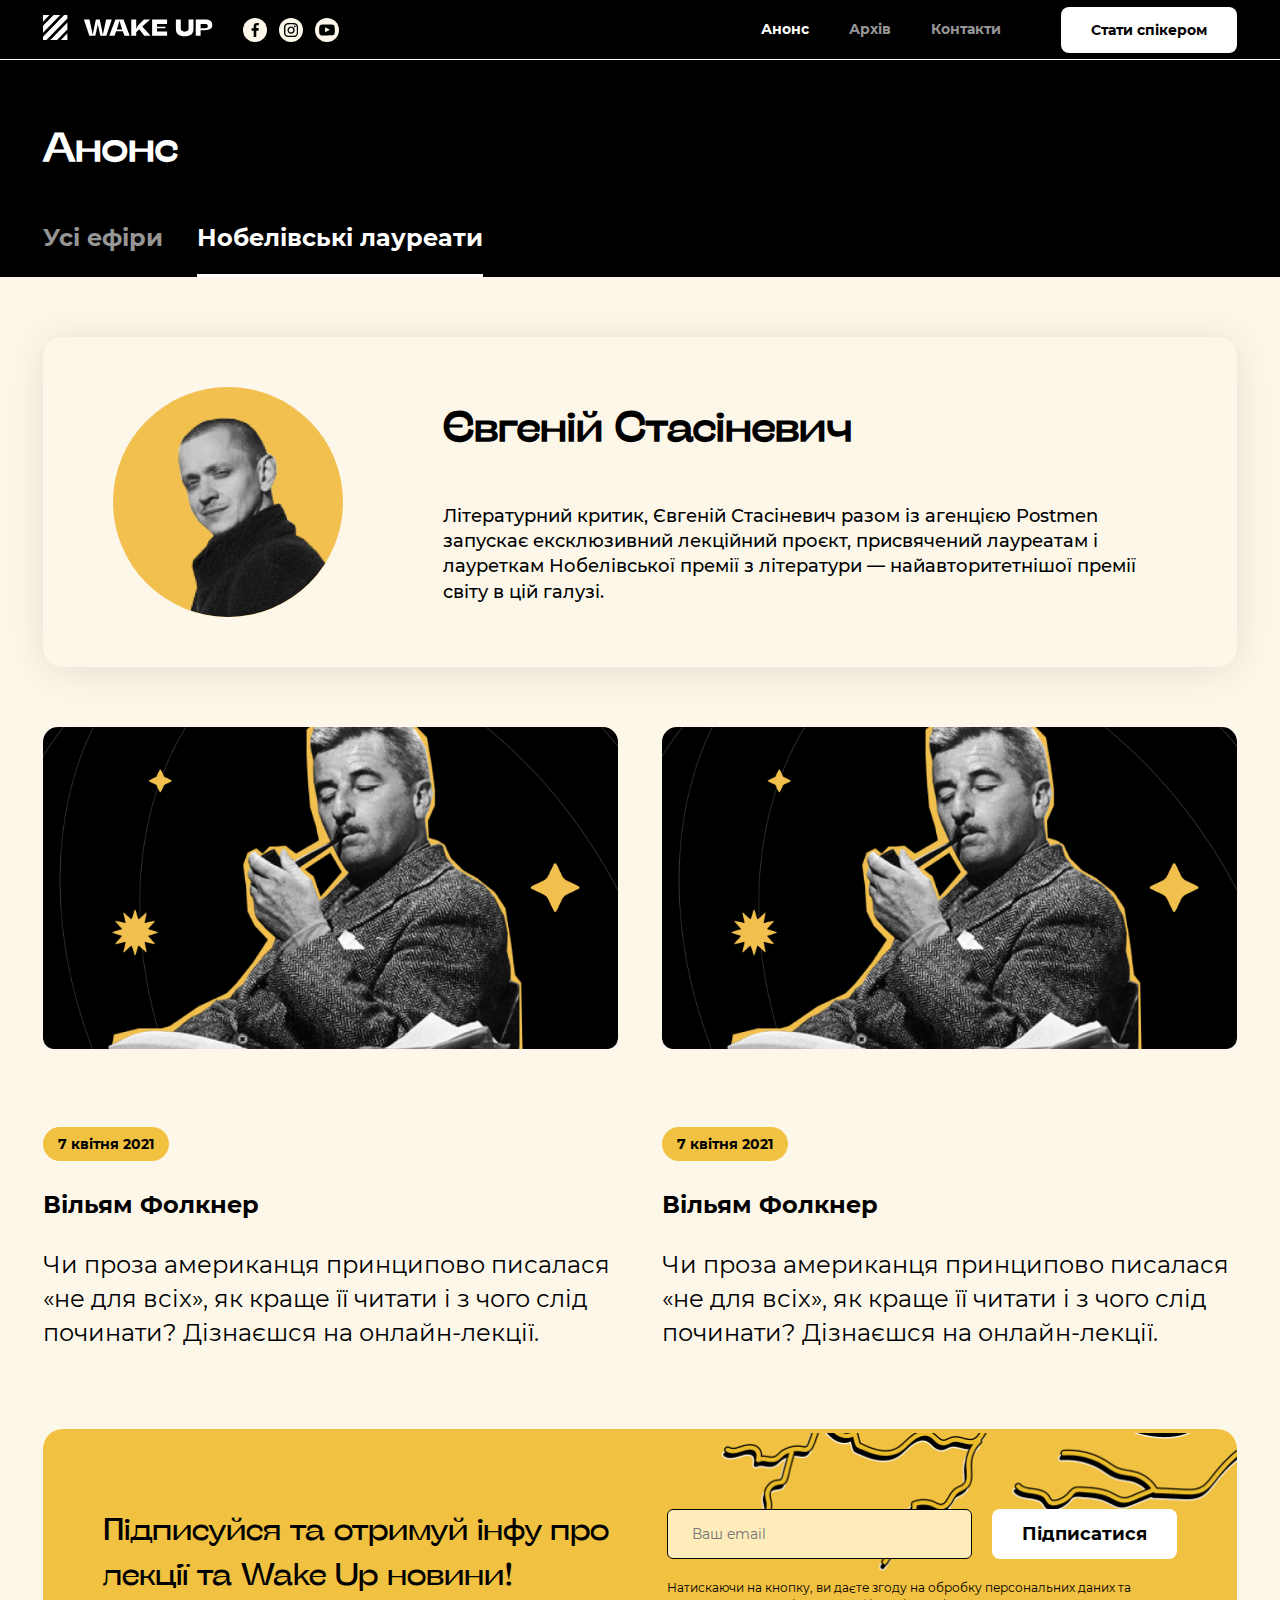
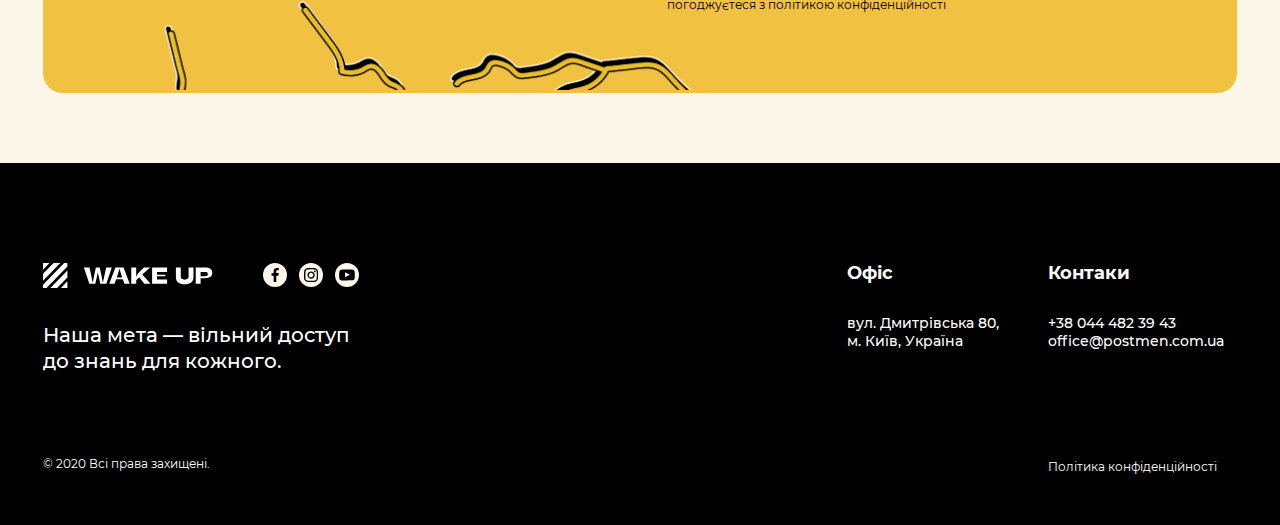
==== announcement.html @ 2863bb9a "old version" ====
<!DOCTYPE html>
<html lang="uk">
<head>
    <meta charset="UTF-8">
    <title>Wake Up</title>
    <meta name="viewport" content="width=device-width, initial-scale=1">
    <link rel="icon" type="image/x-icon" href="images/favicon.svg">
    <link rel="stylesheet" type="text/css" href="style/styles.css">
</head>
<body>

<header class="header">
    <div class="container u-height-100">
        <div class="row u-height-100">
            <div class="col-6 d-flex u-height-100 align-items-center">
                <a href="index.html" class="brand-name">
                    <img src="images/logo.svg" alt="Logo">
                </a>
                <div class="social d-xl-flex d-none">
                    <a href="" class="social_link">
                        <svg width="8" height="14" viewBox="0 0 8 14" fill="none" xmlns="http://www.w3.org/2000/svg">
                            <path fill-rule="evenodd" clip-rule="evenodd" d="M6.33481 2.33935H7.81367V0.0717564C7.58064 0.0717564 7.33864 0.0179791 7.09664 5.34113e-05H5.76118C5.08882 -0.00378772 4.43161 0.199636 3.87899 0.582638C3.57296 0.80424 3.31453 1.08501 3.11901 1.40832C2.92348 1.73163 2.79484 2.0909 2.74071 2.46483C2.69017 2.78509 2.6632 3.10862 2.66004 3.43282V5.14472H0.5V7.66328H2.65108V14H5.27719V7.65431H7.41931L7.75093 5.11783H5.25926V3.32527C5.30408 2.58135 5.74326 2.35728 6.33481 2.33935Z" fill="white"/>
                        </svg>
                    </a>
                    <a href="" class="social_link">
                        <svg width="14" height="14" viewBox="0 0 14 14" fill="none" xmlns="http://www.w3.org/2000/svg">
                            <path d="M3.72717 0H10.4258C10.5747 0.0744292 10.7979 0.0744291 10.9468 0.148858C11.6 0.254722 12.2108 0.540668 12.7104 0.97456C13.21 1.40845 13.5787 1.97309 13.7751 2.60502C13.885 2.96918 13.9598 3.34304 13.9984 3.72146V10.2712C13.892 11.1013 13.5855 11.8931 13.1053 12.5785C12.6933 13.0559 12.1768 13.4318 11.5959 13.677C11.015 13.9223 10.3854 14.0303 9.75594 13.9927H4.17375C3.17755 14.041 2.19806 13.7234 1.41987 13.0995C0.946647 12.6907 0.573204 12.179 0.328099 11.6037C0.082994 11.0283 -0.02728 10.4045 0.00571072 9.78V4.56995C-0.00658486 4.19626 0.0183477 3.82227 0.0801399 3.45352C0.155298 2.69046 0.469041 1.9705 0.976781 1.39595C1.48452 0.821402 2.16043 0.421494 2.90845 0.253059L3.72717 0ZM1.41987 7.07077V9.97351C1.38813 10.3432 1.43758 10.7153 1.56476 11.0638C1.69193 11.4123 1.89375 11.7288 2.15609 11.9912C2.41843 12.2535 2.73494 12.4553 3.08347 12.5825C3.43199 12.7097 3.8041 12.7591 4.17375 12.7274C6.10891 12.8018 8.04406 12.8018 9.97922 12.7274C11.6911 12.7274 12.6587 11.6854 12.7331 9.97351C12.8075 8.03835 12.8075 6.1032 12.7331 4.16804C12.7524 3.80131 12.6944 3.43463 12.5628 3.09178C12.4312 2.74893 12.229 2.43756 11.9694 2.17789C11.7097 1.91822 11.3983 1.71604 11.0555 1.58447C10.7126 1.4529 10.3459 1.39487 9.97922 1.41416C8.04406 1.33973 6.10891 1.33973 4.17375 1.41416C3.8041 1.38242 3.43199 1.43187 3.08347 1.55905C2.73494 1.68622 2.41843 1.88804 2.15609 2.15038C1.89375 2.41272 1.69193 2.72923 1.56476 3.07776C1.43758 3.42628 1.38813 3.79839 1.41987 4.16804V7.07077Z" fill="white"/>
                            <path d="M3.45898 7.10016C3.46095 6.13351 3.84582 5.20701 4.52935 4.52349C5.21287 3.83996 6.13937 3.45509 7.10601 3.45312C8.0673 3.47217 8.98392 3.86252 9.66379 4.54238C10.3437 5.22225 10.734 6.13887 10.753 7.10016C10.7511 8.0668 10.3662 8.9933 9.68268 9.67682C8.99916 10.3603 8.07266 10.7452 7.10601 10.7472C6.14473 10.7281 5.22811 10.3378 4.54824 9.65793C3.86838 8.97806 3.47803 8.06144 3.45898 7.10016ZM7.10601 4.79285C6.65395 4.7855 6.20998 4.9133 5.83102 5.15989C5.45206 5.40647 5.15535 5.7606 4.97894 6.17689C4.80253 6.59318 4.75444 7.05266 4.84085 7.49646C4.92725 7.94025 5.1442 8.34814 5.4639 8.66784C5.78361 8.98754 6.19149 9.20449 6.63528 9.29089C7.07908 9.3773 7.53856 9.32921 7.95485 9.1528C8.37114 8.97639 8.72527 8.67969 8.97185 8.30072C9.21844 7.92176 9.34624 7.47779 9.33889 7.02573C9.33889 6.43353 9.10364 5.86559 8.6849 5.44684C8.26615 5.0281 7.69821 4.79285 7.10601 4.79285Z" fill="white"/>
                            <path d="M9.93461 3.30457C9.93046 3.18616 9.95071 3.06816 9.99413 2.95792C10.0375 2.84768 10.1032 2.74755 10.187 2.66377C10.2707 2.57999 10.3709 2.51435 10.4811 2.47093C10.5914 2.42752 10.7094 2.40726 10.8278 2.41142C11.0595 2.42709 11.2777 2.52623 11.4419 2.69045C11.6061 2.85467 11.7052 3.07285 11.7209 3.30457C11.7209 3.54145 11.6268 3.76863 11.4593 3.93612C11.2918 4.10362 11.0646 4.19772 10.8278 4.19772C10.5909 4.19772 10.3637 4.10362 10.1962 3.93612C10.0287 3.76863 9.93461 3.54145 9.93461 3.30457Z" fill="white"/>
                        </svg>
                    </a>
                    <a href="" class="social_link">
                        <svg width="16" height="12" viewBox="0 0 16 12" fill="none" xmlns="http://www.w3.org/2000/svg">
                            <path fill-rule="evenodd" clip-rule="evenodd" d="M1.75881 11.1748C1.47894 11.09 1.22357 10.9391 1.01426 10.7349C0.804945 10.5306 0.647835 10.279 0.556183 10.0013C0.0324556 8.56591 -0.122723 2.57215 0.885936 1.38891C1.22164 1.004 1.6956 0.767014 2.20495 0.729402C4.91088 0.438442 13.2711 0.477237 14.2313 0.826389C14.5013 0.914002 14.7481 1.0616 14.953 1.25811C15.1579 1.45463 15.3157 1.69497 15.4145 1.96113C15.9867 3.44502 16.0061 8.83747 15.3369 10.2632C15.1594 10.6343 14.8622 10.9349 14.4931 11.1167C13.4845 11.621 3.09723 11.6113 1.75881 11.1748ZM6.05532 8.36224L10.9046 5.84059L6.05532 3.29954V8.36224Z" fill="white"/>
                        </svg>
                    </a>
                </div>
            </div>
            <div class="col-6 d-flex justify-content-end u-height-100 align-items-center">
                <nav class="header-navigation d-xl-flex d-none">
                    <a class="header-navigation_link is-active" href="announcement.html">Анонс</a>
                    <a class="header-navigation_link" href="archive.html">Архів</a>
                    <a class="header-navigation_link" href="contacts.html">Контакти</a>
                </nav>
                <button type="button" class="burger-button d-xl-none">
                    <span></span>
                    <span></span>
                    <span></span>
                </button>

                <button class="header-button button is-light is-small" type="button">Стати спікером </button>
            </div>
        </div>
    </div>


    <div class="burger">
        <div class="burger-menu">
            <nav class="burger-nav">
                <a class="burger-nav-item" href="">Про проєкт</a>
                <a class="burger-nav-item" href="announcement.html">Анонс</a>
                <a class="burger-nav-item" href="archive.html">Архів</a>
                <a class="burger-nav-item" href="contacts.html">Контакти</a>
            </nav>
            <div class="social">
                <a href="" class="social_link"><img src="images/facebook.svg" alt="facebook icon"></a>
                <a href="" class="social_link"><img src="images/instagram.svg" alt="instagram icon"></a>
                <a href="" class="social_link"><img src="images/youtube.svg" alt="youtube icon"></a>
            </div>
        </div>
    </div>

</header>

<div class="after-header ">
    <div class="container container-title">
        <h1 class="u-h1 container-title-h1">Анонс</h1>
        <div class="tabs">
            <button class="tab-link" onclick="openTab(event, 'ethers')">Усі ефіри</button>
            <button class="tab-link is-active" onclick="openTab(event, 'laureates')">Нобелівські лауреати</button>
        </div>
    </div>
</div>

<main>
    <div id="ethers" class="tab-content ">
        <section class="container">
            <div class="card-container is-big">
                <a  href="lecture.html" class="card">
                    <div class="card_image">
                        <img class="u-img-fluid" src="images/card-img.jpg" alt="card image">
                    </div>
                    <div class="card_time">
                        7 квітня 2021
                    </div>
                    <div class="card_title">
                        Яніна Соколова: Карантин — це можливість?
                    </div>
                </a>

                <a href="lecture.html" class="card">
                    <div class="card_image">
                        <img class="u-img-fluid" src="images/card-img.jpg" alt="card image">
                    </div>
                    <div class="card_time">
                        7 квітня 2021
                    </div>
                    <div class="card_title">
                        Яніна Соколова: Карантин — це можливість?
                    </div>
                </a>
            </div>
        </section>
    </div>

    <div id="laureates" class="tab-content is-active">
        <div class="container">
            <div class="container-laureate">
                <div class="container-laureate_image">
                    <img src="images/laureate.png" alt="laureate">
                </div>
                <h2 class="u-h1 u-font-family-stinger container-laureate_info_title">Євгеній Стасіневич</h2>
                <p class="container-laureate_info_p">Літературний критик, Євгеній Стасіневич разом із агенцією Postmen запускає ексклюзивний
                    лекційний проєкт, присвячений лауреатам і лауреткам Нобелівської премії з літератури —
                    найавторитетнішої премії світу в цій галузі.</p>
            </div>
        </div>

        <section class="container">
            <div class="card-container is-big">
                <div class="card">
                    <a href="lecture.html" class="card_image">
                        <img class="u-img-fluid" src="images/card-announcement.jpg" alt="card image">
                    </a>
                    <div class="card_label label is-accent">
                        7 квітня 2021
                    </div>
                    <a href="lecture.html" class="card_title">
                        Вільям Фолкнер
                    </a>
                    <div class="card_text">
                        Чи проза американця принципово писалася «не для всіх», як краще її читати і з чого
                        слід починати? Дізнаєшся на онлайн-лекції.
                    </div>
                </div>
                <div class="card">
                    <a href="lecture.html" class="card_image">
                        <img class="u-img-fluid" src="images/card-announcement.jpg" alt="card image">
                    </a>
                    <div class="card_label label is-accent">
                        7 квітня 2021
                    </div>
                    <a href="lecture.html" class="card_title">
                        Вільям Фолкнер
                    </a>
                    <div class="card_text">
                        Чи проза американця принципово писалася «не для всіх», як краще її читати і з чого
                        слід починати? Дізнаєшся на онлайн-лекції.
                    </div>
                </div>
            </div>
        </section>
    </div>



    <section class="container">
        <div class="subscribe-section">
            <div class="subscribe-title u-h2">
                Підписуйся та отримуй інфу про лекції та Wake Up новини!
            </div>
            <form class="subscribe-form subscribe-form-step-one is-active" action="">
                <input class="form-control" type="email" placeholder="Ваш email">
                <button class="button is-on-dark-bg" type="submit" onclick="subscribeForm()">Підписатися</button>
                <p class="subscribe-form_text">Натискаючи на кнопку, ви даєте згоду на обробку персональних даних
                    та погоджуєтеся з політикою конфіденційності</p>
            </form>
            <div class="subscribe-form-step-two">
                <div class="subscribe-form-circle-approve">
                    <img src="images/check.svg" alt="check mark">
                </div>
                Дякую. Підписка оформлена
            </div>
        </div>
    </section>

</main>

<footer class="footer">
    <div class="container">
        <div class="row">
            <div class="col-xl-8 col-lg-6 col-md-4 col-12">
                <div class="d-flex justify-content-between justify-content-lg-start">
                    <a href="index.html" class="brand-name">
                        <img src="images/logo.svg" alt="Logo">
                    </a>
                    <div class="social d-flex d-md-none d-lg-flex">
                        <a href="" class="social_link">
                            <svg width="8" height="14" viewBox="0 0 8 14" fill="none" xmlns="http://www.w3.org/2000/svg">
                                <path fill-rule="evenodd" clip-rule="evenodd" d="M6.33481 2.33935H7.81367V0.0717564C7.58064 0.0717564 7.33864 0.0179791 7.09664 5.34113e-05H5.76118C5.08882 -0.00378772 4.43161 0.199636 3.87899 0.582638C3.57296 0.80424 3.31453 1.08501 3.11901 1.40832C2.92348 1.73163 2.79484 2.0909 2.74071 2.46483C2.69017 2.78509 2.6632 3.10862 2.66004 3.43282V5.14472H0.5V7.66328H2.65108V14H5.27719V7.65431H7.41931L7.75093 5.11783H5.25926V3.32527C5.30408 2.58135 5.74326 2.35728 6.33481 2.33935Z" fill="white"/>
                            </svg>
                        </a>
                        <a href="" class="social_link">
                            <svg width="14" height="14" viewBox="0 0 14 14" fill="none" xmlns="http://www.w3.org/2000/svg">
                                <path d="M3.72717 0H10.4258C10.5747 0.0744292 10.7979 0.0744291 10.9468 0.148858C11.6 0.254722 12.2108 0.540668 12.7104 0.97456C13.21 1.40845 13.5787 1.97309 13.7751 2.60502C13.885 2.96918 13.9598 3.34304 13.9984 3.72146V10.2712C13.892 11.1013 13.5855 11.8931 13.1053 12.5785C12.6933 13.0559 12.1768 13.4318 11.5959 13.677C11.015 13.9223 10.3854 14.0303 9.75594 13.9927H4.17375C3.17755 14.041 2.19806 13.7234 1.41987 13.0995C0.946647 12.6907 0.573204 12.179 0.328099 11.6037C0.082994 11.0283 -0.02728 10.4045 0.00571072 9.78V4.56995C-0.00658486 4.19626 0.0183477 3.82227 0.0801399 3.45352C0.155298 2.69046 0.469041 1.9705 0.976781 1.39595C1.48452 0.821402 2.16043 0.421494 2.90845 0.253059L3.72717 0ZM1.41987 7.07077V9.97351C1.38813 10.3432 1.43758 10.7153 1.56476 11.0638C1.69193 11.4123 1.89375 11.7288 2.15609 11.9912C2.41843 12.2535 2.73494 12.4553 3.08347 12.5825C3.43199 12.7097 3.8041 12.7591 4.17375 12.7274C6.10891 12.8018 8.04406 12.8018 9.97922 12.7274C11.6911 12.7274 12.6587 11.6854 12.7331 9.97351C12.8075 8.03835 12.8075 6.1032 12.7331 4.16804C12.7524 3.80131 12.6944 3.43463 12.5628 3.09178C12.4312 2.74893 12.229 2.43756 11.9694 2.17789C11.7097 1.91822 11.3983 1.71604 11.0555 1.58447C10.7126 1.4529 10.3459 1.39487 9.97922 1.41416C8.04406 1.33973 6.10891 1.33973 4.17375 1.41416C3.8041 1.38242 3.43199 1.43187 3.08347 1.55905C2.73494 1.68622 2.41843 1.88804 2.15609 2.15038C1.89375 2.41272 1.69193 2.72923 1.56476 3.07776C1.43758 3.42628 1.38813 3.79839 1.41987 4.16804V7.07077Z" fill="white"/>
                                <path d="M3.45898 7.10016C3.46095 6.13351 3.84582 5.20701 4.52935 4.52349C5.21287 3.83996 6.13937 3.45509 7.10601 3.45312C8.0673 3.47217 8.98392 3.86252 9.66379 4.54238C10.3437 5.22225 10.734 6.13887 10.753 7.10016C10.7511 8.0668 10.3662 8.9933 9.68268 9.67682C8.99916 10.3603 8.07266 10.7452 7.10601 10.7472C6.14473 10.7281 5.22811 10.3378 4.54824 9.65793C3.86838 8.97806 3.47803 8.06144 3.45898 7.10016ZM7.10601 4.79285C6.65395 4.7855 6.20998 4.9133 5.83102 5.15989C5.45206 5.40647 5.15535 5.7606 4.97894 6.17689C4.80253 6.59318 4.75444 7.05266 4.84085 7.49646C4.92725 7.94025 5.1442 8.34814 5.4639 8.66784C5.78361 8.98754 6.19149 9.20449 6.63528 9.29089C7.07908 9.3773 7.53856 9.32921 7.95485 9.1528C8.37114 8.97639 8.72527 8.67969 8.97185 8.30072C9.21844 7.92176 9.34624 7.47779 9.33889 7.02573C9.33889 6.43353 9.10364 5.86559 8.6849 5.44684C8.26615 5.0281 7.69821 4.79285 7.10601 4.79285Z" fill="white"/>
                                <path d="M9.93461 3.30457C9.93046 3.18616 9.95071 3.06816 9.99413 2.95792C10.0375 2.84768 10.1032 2.74755 10.187 2.66377C10.2707 2.57999 10.3709 2.51435 10.4811 2.47093C10.5914 2.42752 10.7094 2.40726 10.8278 2.41142C11.0595 2.42709 11.2777 2.52623 11.4419 2.69045C11.6061 2.85467 11.7052 3.07285 11.7209 3.30457C11.7209 3.54145 11.6268 3.76863 11.4593 3.93612C11.2918 4.10362 11.0646 4.19772 10.8278 4.19772C10.5909 4.19772 10.3637 4.10362 10.1962 3.93612C10.0287 3.76863 9.93461 3.54145 9.93461 3.30457Z" fill="white"/>
                            </svg>
                        </a>
                        <a href="" class="social_link">
                            <svg width="16" height="12" viewBox="0 0 16 12" fill="none" xmlns="http://www.w3.org/2000/svg">
                                <path fill-rule="evenodd" clip-rule="evenodd" d="M1.75881 11.1748C1.47894 11.09 1.22357 10.9391 1.01426 10.7349C0.804945 10.5306 0.647835 10.279 0.556183 10.0013C0.0324556 8.56591 -0.122723 2.57215 0.885936 1.38891C1.22164 1.004 1.6956 0.767014 2.20495 0.729402C4.91088 0.438442 13.2711 0.477237 14.2313 0.826389C14.5013 0.914002 14.7481 1.0616 14.953 1.25811C15.1579 1.45463 15.3157 1.69497 15.4145 1.96113C15.9867 3.44502 16.0061 8.83747 15.3369 10.2632C15.1594 10.6343 14.8622 10.9349 14.4931 11.1167C13.4845 11.621 3.09723 11.6113 1.75881 11.1748ZM6.05532 8.36224L10.9046 5.84059L6.05532 3.29954V8.36224Z" fill="white"/>
                            </svg>
                        </a>
                    </div>
                </div>
                <div class="footer-tagline">Наша мета — вільний доступ <br> до знань для кожного.</div>
            </div>
            <div class="col-xl-2 col-lg-3 col-md-4 col-6">
                <div class="footer-title">Офіс</div>
                <div class="footer-info">вул. Дмитрівська 80, <br> м. Київ, Україна</div>
            </div>
            <div class="col-xl-2 col-lg-3 col-md-4 col-6">
                <div class="footer-title">Контаки</div>
                <div class="footer-info">
                    <a class="footer-link" href="tel:+380444823943">+38 044 482 39 43</a> <br>
                    <a class="footer-link" href="mailto:office@postmen.com.ua">office@postmen.com.ua</a>
                </div>
            </div>
        </div>

        <div class="row footer-copytext">
            <div class="social  col-md-4 d-none d-md-flex d-lg-none">
                <a href="" class="social_link">
                    <svg width="8" height="14" viewBox="0 0 8 14" fill="none" xmlns="http://www.w3.org/2000/svg">
                        <path fill-rule="evenodd" clip-rule="evenodd" d="M6.33481 2.33935H7.81367V0.0717564C7.58064 0.0717564 7.33864 0.0179791 7.09664 5.34113e-05H5.76118C5.08882 -0.00378772 4.43161 0.199636 3.87899 0.582638C3.57296 0.80424 3.31453 1.08501 3.11901 1.40832C2.92348 1.73163 2.79484 2.0909 2.74071 2.46483C2.69017 2.78509 2.6632 3.10862 2.66004 3.43282V5.14472H0.5V7.66328H2.65108V14H5.27719V7.65431H7.41931L7.75093 5.11783H5.25926V3.32527C5.30408 2.58135 5.74326 2.35728 6.33481 2.33935Z" fill="white"/>
                    </svg>
                </a>
                <a href="" class="social_link">
                    <svg width="14" height="14" viewBox="0 0 14 14" fill="none" xmlns="http://www.w3.org/2000/svg">
                        <path d="M3.72717 0H10.4258C10.5747 0.0744292 10.7979 0.0744291 10.9468 0.148858C11.6 0.254722 12.2108 0.540668 12.7104 0.97456C13.21 1.40845 13.5787 1.97309 13.7751 2.60502C13.885 2.96918 13.9598 3.34304 13.9984 3.72146V10.2712C13.892 11.1013 13.5855 11.8931 13.1053 12.5785C12.6933 13.0559 12.1768 13.4318 11.5959 13.677C11.015 13.9223 10.3854 14.0303 9.75594 13.9927H4.17375C3.17755 14.041 2.19806 13.7234 1.41987 13.0995C0.946647 12.6907 0.573204 12.179 0.328099 11.6037C0.082994 11.0283 -0.02728 10.4045 0.00571072 9.78V4.56995C-0.00658486 4.19626 0.0183477 3.82227 0.0801399 3.45352C0.155298 2.69046 0.469041 1.9705 0.976781 1.39595C1.48452 0.821402 2.16043 0.421494 2.90845 0.253059L3.72717 0ZM1.41987 7.07077V9.97351C1.38813 10.3432 1.43758 10.7153 1.56476 11.0638C1.69193 11.4123 1.89375 11.7288 2.15609 11.9912C2.41843 12.2535 2.73494 12.4553 3.08347 12.5825C3.43199 12.7097 3.8041 12.7591 4.17375 12.7274C6.10891 12.8018 8.04406 12.8018 9.97922 12.7274C11.6911 12.7274 12.6587 11.6854 12.7331 9.97351C12.8075 8.03835 12.8075 6.1032 12.7331 4.16804C12.7524 3.80131 12.6944 3.43463 12.5628 3.09178C12.4312 2.74893 12.229 2.43756 11.9694 2.17789C11.7097 1.91822 11.3983 1.71604 11.0555 1.58447C10.7126 1.4529 10.3459 1.39487 9.97922 1.41416C8.04406 1.33973 6.10891 1.33973 4.17375 1.41416C3.8041 1.38242 3.43199 1.43187 3.08347 1.55905C2.73494 1.68622 2.41843 1.88804 2.15609 2.15038C1.89375 2.41272 1.69193 2.72923 1.56476 3.07776C1.43758 3.42628 1.38813 3.79839 1.41987 4.16804V7.07077Z" fill="white"/>
                        <path d="M3.45898 7.10016C3.46095 6.13351 3.84582 5.20701 4.52935 4.52349C5.21287 3.83996 6.13937 3.45509 7.10601 3.45312C8.0673 3.47217 8.98392 3.86252 9.66379 4.54238C10.3437 5.22225 10.734 6.13887 10.753 7.10016C10.7511 8.0668 10.3662 8.9933 9.68268 9.67682C8.99916 10.3603 8.07266 10.7452 7.10601 10.7472C6.14473 10.7281 5.22811 10.3378 4.54824 9.65793C3.86838 8.97806 3.47803 8.06144 3.45898 7.10016ZM7.10601 4.79285C6.65395 4.7855 6.20998 4.9133 5.83102 5.15989C5.45206 5.40647 5.15535 5.7606 4.97894 6.17689C4.80253 6.59318 4.75444 7.05266 4.84085 7.49646C4.92725 7.94025 5.1442 8.34814 5.4639 8.66784C5.78361 8.98754 6.19149 9.20449 6.63528 9.29089C7.07908 9.3773 7.53856 9.32921 7.95485 9.1528C8.37114 8.97639 8.72527 8.67969 8.97185 8.30072C9.21844 7.92176 9.34624 7.47779 9.33889 7.02573C9.33889 6.43353 9.10364 5.86559 8.6849 5.44684C8.26615 5.0281 7.69821 4.79285 7.10601 4.79285Z" fill="white"/>
                        <path d="M9.93461 3.30457C9.93046 3.18616 9.95071 3.06816 9.99413 2.95792C10.0375 2.84768 10.1032 2.74755 10.187 2.66377C10.2707 2.57999 10.3709 2.51435 10.4811 2.47093C10.5914 2.42752 10.7094 2.40726 10.8278 2.41142C11.0595 2.42709 11.2777 2.52623 11.4419 2.69045C11.6061 2.85467 11.7052 3.07285 11.7209 3.30457C11.7209 3.54145 11.6268 3.76863 11.4593 3.93612C11.2918 4.10362 11.0646 4.19772 10.8278 4.19772C10.5909 4.19772 10.3637 4.10362 10.1962 3.93612C10.0287 3.76863 9.93461 3.54145 9.93461 3.30457Z" fill="white"/>
                    </svg>
                </a>
                <a href="" class="social_link">
                    <svg width="16" height="12" viewBox="0 0 16 12" fill="none" xmlns="http://www.w3.org/2000/svg">
                        <path fill-rule="evenodd" clip-rule="evenodd" d="M1.75881 11.1748C1.47894 11.09 1.22357 10.9391 1.01426 10.7349C0.804945 10.5306 0.647835 10.279 0.556183 10.0013C0.0324556 8.56591 -0.122723 2.57215 0.885936 1.38891C1.22164 1.004 1.6956 0.767014 2.20495 0.729402C4.91088 0.438442 13.2711 0.477237 14.2313 0.826389C14.5013 0.914002 14.7481 1.0616 14.953 1.25811C15.1579 1.45463 15.3157 1.69497 15.4145 1.96113C15.9867 3.44502 16.0061 8.83747 15.3369 10.2632C15.1594 10.6343 14.8622 10.9349 14.4931 11.1167C13.4845 11.621 3.09723 11.6113 1.75881 11.1748ZM6.05532 8.36224L10.9046 5.84059L6.05532 3.29954V8.36224Z" fill="white"/>
                    </svg>
                </a>
            </div>
            <div class="col-xl-10 col-lg-9 col-md-4 col-12 u-font-size-smalled">© 2020 Всі права захищені.</div>
            <div class="col-xl-2 col-lg-3 col-md-4 col-12"><a class="footer-link u-font-size-smalled" href="privacy-policy.html">Політика конфіденційності</a></div>
        </div>
    </div>
</footer>


<div class="modal is-hidden">
    <div class="modal-container">
        <button class="close-modal"><img src="images/close.svg" alt="close icon"></button>
        <div class="step-one is-active">
            <h2 class="u-h2 title-main u-text-center">Стати спікером</h2>
            <form action="" class="modal-form">
                <input type="text" placeholder="Ім’я" class="modal-form-control">
                <input type="tel" placeholder="Телефон" class="modal-form-control">
                <input type="text" placeholder="Запропонуй тему" class="modal-form-control col-all">
                <input type="text" placeholder="Чому ця тема важлива" class="modal-form-control col-all">
                <textarea name="" id="" cols="30" rows="3" placeholder="Ща саме ти розкажеш" class="modal-form-control col-all"></textarea>
                <div class="modal-button-container u-text-center col-all">
                    <button class="modal-button button" onclick="stepForm()">Відправити</button>
                </div>
            </form>
        </div>
        <div class="step-two">
            <div class="circle-approve">
                <img src="images/check.svg" alt="check mark">
            </div>
            <h2 class="u-h1 u-font-family-stinger">Дякую</h2>
            <p class="u-h5">Ваш запит надіслано. <br>
                Найближчим часом з Вам зв'яжуться</p>
        </div>
    </div>

    <div class="overlay is-hidden"></div>
</div>

<script src="script/main.js" type="text/javascript" charset="utf-8"></script>

</body>
</html>
---- style/styles.css ----
@import "_normalize.css";
@import "_bootstrap-grid.css";
@import "slick/slick.css";
:root {
  --step: 8px;
  --base-color: #ffffff;
  --primal-color: #000000;
  --second-color: #737373;
  --neutral-color: #2C2C2C;
  --neutral-ligth-color: #959595;
  --accent-color: #F1C141;
  --neutral-accent-color: #FDF7EA;
  --transition-all: all 0.4s;
  --breakpoint-container-sm: 100%;
  --breakpoint-container-md: 708px;
  --breakpoint-container-lg: 944px;
  --breakpoint-container-xl: 1206px;
  --breakpoint-container-xxl: 1620px;
  --h1-font-size: 24px;
  --h2-font-size: 20px;
  --h3-font-size: 18px;
  --h4-font-size: 18px;
  --h5-font-size: 12px;
  --font-size: 14px;
  --font-size-small: 12px;
  --font-size-smalled: 12px;
  --header-height: 40px;
  --brand-name-width: 122px;
  --brand-name-margin-right: 10px;
  --social_link-size: 24px;
  --container-title-height: 140px;
  --burger-button-size: 20px;
  --card-container-gap: 40px;
  --card-container-big-gap: 40px;
}
@media (min-width: 768px) {
  :root {
    --h1-font-size: 35px;
    --h2-font-size: 30px;
    --h3-font-size: 18px;
    --h4-font-size: 24px;
    --h5-font-size: 14px;
    --font-size: 16px;
    --font-size-small: 14px;
    --font-size-smalled: 12px;
    --header-height: 60px;
    --brand-name-width: 138px;
    --brand-name-margin-right: 10px;
    --social_link-size: 24px;
    --container-title-height: 190px;
    --burger-button-size: 24px;
    --card-container-gap: 28px;
    --card-container-big-gap: 28px;
  }
}
@media (min-width: 992px) {
  :root {
    --h1-font-size: 35px;
    --h2-font-size: 30px;
    --h3-font-size: 24px;
    --h4-font-size: 24px;
    --h5-font-size: 18px;
    --font-size: 16px;
    --font-size-small: 14px;
    --font-size-smalled: 12px;
    --header-height: 60px;
    --brand-name-width: 170px;
    --brand-name-margin-right: 10px;
    --social_link-size: 24px;
    --container-title-height: 190px;
    --burger-button-size: 24px;
    --card-container-gap: 44px;
    --card-container-big-gap: 44px;
  }
}
@media (min-width: 1200px) {
  :root {
    --h1-font-size: 40px;
    --h2-font-size: 30px;
    --h3-font-size: 24px;
    --h4-font-size: 24px;
    --h5-font-size: 20px;
    --font-size: 16px;
    --font-size-small: 14px;
    --font-size-smalled: 12px;
    --header-height: 60px;
    --brand-name-width: 170px;
    --brand-name-margin-right: 30px;
    --social_link-size: 24px;
    --container-title-height: 218px;
    --card-container-gap: 37px;
    --card-container-big-gap: 44px;
  }
}
@media (min-width: 1400px) {
  :root {
    --h1-font-size: 55px;
    --h2-font-size: 36px;
    --h3-font-size: 30px;
    --h4-font-size: 28px;
    --h5-font-size: 24px;
    --font-size: 18px;
    --font-size-small: 16px;
    --font-size-smalled: 14px;
    --header-height: 81px;
    --brand-name-width: 208px;
    --brand-name-margin-right: 40px;
    --social_link-size: 28px;
    --container-title-height: 283px;
    --card-container-gap: 45px;
    --card-container-big-gap: 72px;
  }
}

@font-face {
  font-family: "Montserrat";
  src: url("../fonts/Montserrat-Bold.eot");
  src: local("Montserrat Bold"), local("Montserrat-Bold"), url("../fonts/Montserrat-Bold.eot?#iefix") format("embedded-opentype"), url("../fonts/Montserrat-Bold.woff") format("woff"), url("../fonts/Montserrat-Bold.ttf") format("truetype");
  font-weight: bold;
  font-style: normal;
}
@font-face {
  font-family: "Montserrat";
  src: url("../fonts/Montserrat-Regular.eot");
  src: local("Montserrat Regular"), local("Montserrat-Regular"), url("../fonts/Montserrat-Regular.eot?#iefix") format("embedded-opentype"), url("../fonts/Montserrat-Regular.woff") format("woff"), url("../fonts/Montserrat-Regular.ttf") format("truetype");
  font-weight: normal;
  font-style: normal;
}
@font-face {
  font-family: "Montserrat";
  src: url("../fonts/Montserrat-Medium.eot");
  src: local("Montserrat Medium"), local("Montserrat-Medium"), url("../fonts/Montserrat-Medium.eot?#iefix") format("embedded-opentype"), url("../fonts/Montserrat-Medium.woff") format("woff"), url("../fonts/Montserrat-Medium.ttf") format("truetype");
  font-weight: 500;
  font-style: normal;
}
@font-face {
  font-family: "Stinger Wide";
  src: url("../fonts/StingerWide-Regular.eot");
  src: local("Stinger Wide"), local("StingerWide-Regular"), url("../fonts/StingerWide-Regular.eot?#iefix") format("embedded-opentype"), url("../fonts/StingerWide-Regular.woff") format("woff"), url("../fonts/StingerWide-Regular.woff2") format("woff2"), url("../fonts/StingerWide-Regular.ttf") format("truetype");
  font-weight: 400;
  font-style: normal;
}
*, *::before, *::after {
  box-sizing: border-box;
}

html {
  font-size: var(--step);
  height: 100%;
}

body {
  font-size: var(--font-size);
  font-family: "Montserrat", Source Sans Pro, -apple-system, Segoe UI, Roboto, Helvetica Neue, Arial, sans-serif;
  background-color: var(--neutral-accent-color);
  color: var(--primal-color);
  position: relative;
}
body.is-no-scroll {
  overflow: hidden;
}

h1 {
  margin: 0;
}

h2 {
  margin: 0;
  line-height: 120%;
}

h3 {
  font-size: var(--h3-font-size);
  line-height: 120%;
  margin: 0;
}

p {
  font-size: var(--font-size);
  line-height: 140%;
}

a {
  color: var(--primal-color);
}

ul {
  list-style: none;
  margin: 0;
  padding: 0 0 0 22px;
}
ul li {
  position: relative;
}
ul li:before {
  content: "";
  background-image: url([data-uri]);
  background-repeat: no-repeat;
  background-size: 7px;
  width: 7px;
  height: 7px;
  display: block;
  position: absolute;
  left: -20px;
  top: 30%;
}
ul li + li {
  margin-top: 15px;
}
@media (min-width: 992px) {
  ul li:before {
    background-size: 9px;
    width: 9px;
    height: 9px;
  }
  ul li + li {
    margin-top: 15px;
  }
}
@media (min-width: 1400px) {
  ul li:before {
    background-size: 12px;
    width: 12px;
    height: 12px;
  }
  ul li + li {
    margin-top: 20px;
  }
}

.brand-name {
  width: var(--brand-name-width);
  margin-right: var(--brand-name-margin-right);
}
.brand-name img {
  max-width: 100%;
}

.social {
  display: flex;
}
.social .social_link {
  text-decoration: none;
  display: flex;
  justify-content: center;
  align-items: center;
  width: var(--social_link-size);
  height: var(--social_link-size);
  border-radius: 50%;
  background-color: var(--neutral-accent-color);
  transition: var(--transition-all);
}
.social .social_link svg path {
  fill: var(--primal-color);
}
.social .social_link + .social_link {
  margin-left: 12px;
}
.social .social_link:hover {
  background-color: #474747;
}

.header-navigation {
  display: flex;
  margin-right: 60px;
}
.header-navigation .header-navigation_link {
  color: var(--neutral-ligth-color);
  font-size: var(--font-size-small);
  font-weight: 700;
  text-decoration: none;
  transition: var(--transition-all);
}
.header-navigation .header-navigation_link + .header-navigation_link {
  margin-left: 40px;
}
.header-navigation .header-navigation_link.is-active, .header-navigation .header-navigation_link:hover {
  color: var(--base-color);
}
@media (min-width: 1400px) {
  .header-navigation {
    margin-right: 80px;
  }
  .header-navigation .header-navigation_link + .header-navigation_link {
    margin-left: 50px;
  }
}

.after-header {
  color: var(--base-color);
  background-color: var(--primal-color);
  margin-top: calc(var(--header-height) - 1px);
}

.container-title {
  height: var(--container-title-height);
  margin-bottom: 40px;
  display: flex;
  flex-direction: column;
  justify-content: space-between;
}
.container-title .container-title-h1 {
  margin: 0;
  padding-top: 40px;
  font-family: "Stinger Wide", Roboto, Helvetica Neue, Arial, sans-serif;
}
@media (min-width: 768px) {
  .container-title {
    margin-bottom: 60px;
  }
  .container-title .container-title-h1 {
    padding-top: 60px;
  }
}
@media (min-width: 1400px) {
  .container-title {
    margin-bottom: 100px;
  }
  .container-title .container-title-h1 {
    padding-top: 80px;
  }
}

.button {
  color: var(--primal-color);
  font-size: 14px;
  font-weight: 700;
  line-height: normal;
  text-align: center;
  text-decoration: none;
  display: inline-block;
  width: 100%;
  height: fit-content;
  padding: 14px 40px;
  border: none;
  border-radius: 8px;
  background-color: var(--accent-color);
  transition: var(--transition-all);
  cursor: pointer;
}
.button:hover, .button:active {
  background-color: #D8D8D8;
}
@media (min-width: 768px) {
  .button {
    width: max-content;
    font-size: 18px;
    padding: 12px 30px;
  }
}
@media (min-width: 992px) {
  .button {
    padding: 14px 30px;
  }
}
@media (min-width: 1400px) {
  .button {
    font-size: 22px;
    padding: 14px 40px;
  }
}
.button.is-grey {
  background: #EAEAEA;
  outline: 1px solid var(--base-color);
}
.button.is-grey:hover, .button.is-grey:active {
  color: var(--primal-color);
  background-color: #D8D8D8;
}
.button.is-dark {
  color: var(--base-color);
  background: var(--primal-color);
}
.button.is-dark:hover, .button.is-dark:active {
  background-color: #333333;
}
.button.is-light {
  color: var(--primal-color);
  background: var(--base-color);
}
.button.is-light:hover, .button.is-light:active {
  color: var(--base-color);
  background-color: #333333;
}
.button.is-on-dark-bg {
  color: var(--primal-color);
  background: var(--base-color);
}
.button.is-on-dark-bg:hover, .button.is-on-dark-bg:active {
  background-color: #F2C04E;
}
.button.is-small {
  font-size: var(--font-size-small);
}
.button.is-full-width {
  width: 100%;
}

.label {
  color: var(--base-color);
  font-size: var(--font-size-small);
  font-weight: 700;
  line-height: normal;
  text-decoration: none;
  display: inline-block;
  padding: 8px 15px;
  border-radius: 30px;
  outline: 1px solid var(--base-color);
}
.label.is-dark {
  outline: 1px solid var(--primal-color);
  color: var(--primal-color);
}
.label.is-accent {
  outline: none;
  color: var(--primal-color);
  background-color: var(--accent-color);
}
@media (min-width: 1400px) {
  .label {
    padding: 10px 20px;
  }
}

.card-container {
  max-width: 100%;
  grid-template-columns: repeat(1, 1fr);
  display: grid;
  gap: var(--card-container-gap);
}
.card-container.is-big {
  grid-template-columns: repeat(1, 1fr);
  gap: var(--card-container-big-gap);
}
@media (min-width: 768px) {
  .card-container {
    grid-template-columns: repeat(2, 1fr);
  }
  .card-container.is-big {
    grid-template-columns: repeat(2, 1fr);
  }
}
@media (min-width: 992px) {
  .card-container {
    grid-template-columns: repeat(2, 1fr);
  }
  .card-container.is-big {
    grid-template-columns: repeat(2, 1fr);
  }
}
@media (min-width: 1200px) {
  .card-container {
    grid-template-columns: repeat(3, 1fr);
  }
  .card-container.is-big {
    grid-template-columns: repeat(2, 1fr);
  }
}
@media (min-width: 1400px) {
  .card-container {
    grid-template-columns: repeat(3, 1fr);
  }
  .card-container.is-big {
    grid-template-columns: repeat(2, 1fr);
  }
}

.card {
  text-decoration: none;
}
.card .card_image {
  border-radius: 10px;
  overflow: hidden;
  display: block;
}
.card .card_image img {
  width: 100%;
  transition: var(--transition-all);
}
.card .card_time {
  font-weight: 500;
  font-size: var(--font-size-small);
  color: var(--second-color);
  margin-top: 16px;
  margin-bottom: 16px;
}
.card .card_label {
  margin: 15px 0 20px;
}
.card .card_title {
  font-weight: 700;
  font-size: var(--h3-font-size);
  transition: var(--transition-all);
  text-decoration: none;
  display: block;
}
.is-big .card .card_title {
  font-size: var(--h3-font-size);
}
.card .card_text {
  font-weight: 400;
  font-size: 14px;
  line-height: 140%;
  margin-top: 30px;
}
.card:hover .card_title {
  text-decoration: underline;
}
.card:hover .card_image img {
  transform: scale(1.1);
}
@media (min-width: 768px) {
  .card .card_label {
    margin: 20px 0 20px;
  }
  .card .card_text {
    font-size: 16px;
    margin-top: 20px;
  }
}
@media (min-width: 992px) {
  .card .card_text {
    font-size: 18px;
  }
}
@media (min-width: 1200px) {
  .card .card_image {
    border-radius: 15px;
  }
  .card .card_time {
    margin-top: 24px;
    margin-bottom: 22px;
  }
  .card .card_title {
    font-size: var(--h5-font-size);
  }
  .card .card_label {
    margin: 73px 0 30px;
  }
  .card .card_text {
    font-size: 24px;
    margin-top: 30px;
  }
  .card .is-big .card_title {
    font-size: var(--h3-font-size);
  }
}
@media (min-width: 1400px) {
  .card .card_image {
    border-radius: 15px;
  }
  .card .card_time {
    margin-top: 24px;
    margin-bottom: 22px;
  }
  .card .card_label {
    margin: 73px 0 30px;
  }
  .card .card_text {
    font-size: 24px;
    margin-top: 30px;
  }
}

.form-control {
  color: var(--base-color);
  width: 100%;
  height: 43px;
  background: #2C2C2C;
  border-radius: 6px;
  font-weight: 400;
  font-size: var(--font-size-small);
  border: none;
  padding: 13px 20px;
}
@media (min-width: 768px) {
  .form-control {
    height: 50px;
    padding: 9px 24px;
  }
}
@media (min-width: 1400px) {
  .form-control {
    height: 62px;
    padding: 15px 28px;
  }
}

.footer {
  background-color: var(--primal-color);
  color: var(--base-color);
  padding-top: 45px;
  padding-bottom: 40px;
  margin-top: 60px;
}

.footer-tagline {
  font-weight: 500;
  font-size: var(--h5-font-size);
  line-height: 130%;
  margin: 25px 0 40px;
}

.footer-title {
  font-weight: 700;
  font-size: 16px;
  margin-bottom: 15px;
}

.footer-info {
  font-weight: 500;
  font-size: var(--font-size-small);
  line-height: 130%;
}

.footer-link {
  color: var(--base-color);
  text-decoration: none;
}
.footer-link:hover {
  text-decoration: underline;
}

.footer-copytext {
  margin-top: 40px;
}
.footer-copytext div + div {
  margin-top: 13px;
}

@media (min-width: 768px) {
  .footer {
    padding-top: 80px;
    padding-bottom: 40px;
    margin-top: 80px;
  }

  .footer-tagline {
    margin: 30px 0 0;
  }

  .footer-title {
    font-size: 18px;
    margin-bottom: 30px;
  }

  .footer-copytext {
    margin-top: 90px;
  }
}
@media (min-width: 992px) {
  .footer {
    padding-top: 95px;
    padding-bottom: 50px;
    margin-top: 100px;
  }
  .footer .brand-name {
    margin-right: 50px;
  }

  .footer-copytext {
    margin-top: 70px;
  }
}
@media (min-width: 1200px) {
  .footer {
    padding-top: 100px;
    padding-bottom: 50px;
    margin-top: 70px;
  }

  .footer-tagline {
    margin: 30px 0 0;
  }

  .footer-title {
    font-size: 18px;
    margin-bottom: 30px;
  }

  .footer-copytext {
    margin-top: 70px;
  }
}
@media (min-width: 1400px) {
  .footer {
    padding-top: 120px;
    padding-bottom: 60px;
    margin-top: 120px;
  }

  .footer-tagline {
    margin: 30px 0 0;
  }

  .footer-title {
    font-size: 24px;
    margin-bottom: 35px;
  }

  .footer-copytext {
    margin-top: 72px;
  }
}
.footnote {
  padding: 20px 20px 40px;
  background: var(--accent-color);
  border-radius: 10px;
}
.footnote p {
  font-size: var(--h5-font-size);
  font-weight: 500;
  line-height: 140%;
}
.footnote .button {
  width: 100%;
  margin-top: 30px;
}
@media (min-width: 768px) {
  .footnote {
    display: grid;
    grid-template-columns: minmax(80px, 110px) minmax(80px, 110px) minmax(200px, 210px) 1fr 1fr;
    padding: 20px;
    gap: 20px;
  }
  .footnote h3 {
    font-size: 14px;
    line-height: 100%;
  }
  .footnote p {
    font-size: 12px;
    line-height: 140%;
  }
  .footnote .button {
    font-size: 14px;
    margin-top: 0;
    padding: 16px 20px;
    width: unset;
    place-self: center;
  }
}
@media (min-width: 992px) {
  .footnote {
    padding: 20px;
    gap: 40px;
  }
  .footnote h3 {
    font-size: 18px;
    line-height: 100%;
  }
  .footnote p {
    font-size: 14px;
  }
  .footnote .button {
    font-size: 18px;
    padding: 14px 30px;
  }
}
@media (min-width: 1200px) {
  .footnote {
    display: block;
    padding: 40px;
    border-radius: 20px;
  }
  .footnote h3 {
    font-size: var(--h3-font-size);
  }
  .footnote p {
    font-size: var(--h5-font-size);
  }
  .footnote .button {
    margin-top: 40px;
    width: 100%;
  }
}
@media (min-width: 1400px) {
  .footnote {
    padding: 60px 50px;
  }
}

.footnote_head {
  display: flex;
  justify-content: space-between;
}

.footnote_head_code {
  position: relative;
}
.footnote_head_code img {
  position: absolute;
  right: 0;
  top: 0;
  width: 90px;
  height: 90px;
  border-radius: 10px;
}
@media (min-width: 768px) {
  .footnote_head_code {
    display: none;
  }
  .footnote_head_code img {
    width: 50px;
    height: 50px;
    position: unset;
    place-self: center;
  }
}
@media (min-width: 992px) {
  .footnote_head_code img {
    width: 80px;
    height: 80px;
  }
}
@media (min-width: 1200px) {
  .footnote_head_code {
    display: block;
  }
  .footnote_head_code img {
    position: absolute;
  }
}
@media (min-width: 1400px) {
  .footnote_head_code img {
    width: 107px;
    height: 107px;
  }
}

.container-laureate {
  box-shadow: 0px 4px 40px rgba(0, 0, 0, 0.1);
  border-radius: 20px;
  padding: 30px 30px 40px;
  margin-bottom: 37px;
  display: grid;
  grid-template-columns: repeat(1, 1fr);
  gap: 30px;
  align-items: flex-start;
}
.container-laureate .container-laureate_image {
  width: 120px;
  height: 120px;
  background: #F2C04E;
  border-radius: 100%;
  overflow: hidden;
  flex-shrink: 0;
}
.container-laureate .container-laureate_image img {
  width: 100%;
}
.container-laureate .container-laureate_info_p {
  margin: 0;
  font-weight: 500;
  font-size: 14px;
  line-height: 140%;
}
@media (min-width: 768px) {
  .container-laureate {
    grid-template-columns: max-content 1fr;
    padding: 50px 60px;
    margin-bottom: 60px;
    gap: 40px 50px;
    align-items: center;
  }
  .container-laureate .container-laureate_image {
    width: 160px;
    height: 160px;
  }
  .container-laureate .container-laureate_info_p {
    grid-column: 1/3;
    font-size: 18px;
  }
}
@media (min-width: 992px) {
  .container-laureate {
    padding: 50px 60px 80px;
    margin-bottom: 60px;
    gap: 28px 60px;
  }
  .container-laureate .container-laureate_image {
    width: 200px;
    height: 200px;
    grid-row: 1/3;
  }
  .container-laureate .container-laureate_info_p {
    grid-column: 2/3;
    font-size: 18px;
  }
}
@media (min-width: 1200px) {
  .container-laureate {
    padding: 50px 70px;
    margin-bottom: 60px;
    gap: 20px 100px;
  }
  .container-laureate .container-laureate_image {
    width: 230px;
    height: 230px;
  }
}
@media (min-width: 1400px) {
  .container-laureate {
    padding: 80px 100px;
    margin-bottom: 100px;
    gap: 30px 150px;
  }
  .container-laureate .container-laureate_image {
    width: 300px;
    height: 300px;
    grid-row: 1/3;
  }
  .container-laureate .container-laureate_info_p {
    font-size: 24px;
    grid-column: 2/3;
  }
}

.tabs {
  white-space: nowrap;
  overflow: auto;
}

.tab-link {
  color: var(--neutral-ligth-color);
  font-weight: 700;
  font-size: var(--h4-font-size);
  background: none;
  border: none;
  outline: none;
  cursor: pointer;
  padding: 12px 0;
  transition: 0.3s;
}
.tab-link:hover {
  color: var(--base-color);
}
.tab-link.is-active {
  color: var(--base-color);
  border-bottom: 3px solid var(--base-color);
}
.tab-link + .tab-link {
  margin-left: 30px;
}
@media (min-width: 768px) {
  .tab-link {
    padding: 20px 0;
  }
  .tab-link .tab-link + .tab-link {
    margin-left: 50px;
  }
}
@media (min-width: 1200px) {
  .tab-link {
    padding: 22px 0;
  }
}
@media (min-width: 1400px) {
  .tab-link {
    padding: 25px 0;
  }
  .tab-link .tab-link + .tab-link {
    margin-left: 70px;
  }
}

.tab-content {
  display: none;
  border-top: none;
  animation: fadeEffect 1s;
}
.tab-content.is-active {
  display: block;
}

@keyframes fadeEffect {
  from {
    opacity: 0;
  }
  to {
    opacity: 1;
  }
}
.title-main.slider-title {
  max-width: 70%;
}

.slider-archive {
  padding-bottom: 40px;
}
.slider-archive .slick-list {
  margin-left: calc((var(--card-container-gap) / 1.5 ) * -1);
  width: calc(100% + var(--card-container-gap));
}
.slider-archive .slick-track {
  gap: var(--card-container-gap);
  display: flex;
}
.slider-archive .slick-prev,
.slider-archive .slick-next {
  position: absolute;
  display: block;
  height: 40px;
  width: 40px;
  border: 2px solid var(--second-color);
  border-radius: 50%;
  line-height: 0px;
  font-size: 0px;
  cursor: pointer;
  background: transparent;
  color: transparent;
  top: -65px;
  padding: 0;
  outline: none;
}
.slider-archive .slick-prev:hover, .slider-archive .slick-prev:focus,
.slider-archive .slick-next:hover,
.slider-archive .slick-next:focus {
  border-color: var(--primal-color);
  background: transparent;
  color: transparent;
}
.slider-archive .slick-prev {
  right: 60px;
}
.slider-archive .slick-prev:before {
  content: url("../images/arrow-slider-prev.svg");
}
.slider-archive .slick-next {
  right: 10px;
}
.slider-archive .slick-next:before {
  content: url("../images/arrow-slider-next.svg");
}
@media (min-width: 768px) {
  .slider-archive {
    padding-bottom: 0;
  }
  .slider-archive .slick-prev,
.slider-archive .slick-next {
    top: -80px;
  }
  .slider-archive .slick-prev {
    right: 60px;
  }
  .slider-archive .slick-next {
    right: 10px;
  }
}
@media (min-width: 992px) {
  .slider-archive .slick-prev,
.slider-archive .slick-next {
    top: -70px;
  }
}
@media (min-width: 1200px) {
  .slider-archive .slick-prev,
.slider-archive .slick-next {
    height: 40px;
    width: 40px;
    top: -80px;
  }
  .slider-archive .slick-prev {
    right: 60px;
  }
  .slider-archive .slick-next {
    right: 10px;
  }
}
@media (min-width: 1400px) {
  .slider-archive .slick-prev,
.slider-archive .slick-next {
    position: absolute;
    display: block;
    height: 50px;
    width: 50px;
    top: -115px;
  }
  .slider-archive .slick-prev {
    right: 90px;
  }
  .slider-archive .slick-next {
    right: 20px;
  }
}

.slider-hero-block {
  display: flex;
  width: 100%;
  align-items: center;
}
.slider-hero-block .slick-list {
  margin-left: calc((var(--card-container-gap) / 1.5 ) * -1);
  width: calc(100% + var(--card-container-gap));
}
.slider-hero-block .slick-track {
  gap: var(--card-container-gap);
  display: flex;
}
.slider-hero-block .slick-slide {
  height: 100%;
}
.slider-hero-block .slick-prev,
.slider-hero-block .slick-next {
  position: absolute;
  display: block;
  height: 40px;
  width: 40px;
  border: 2px solid #444444;
  border-radius: 50%;
  line-height: 0px;
  font-size: 0px;
  cursor: pointer;
  background: transparent;
  color: transparent;
  bottom: 20px;
  padding: 0;
  outline: none;
  z-index: 1;
}
.slider-hero-block .slick-prev:hover, .slider-hero-block .slick-prev:focus,
.slider-hero-block .slick-next:hover,
.slider-hero-block .slick-next:focus {
  border-color: var(--base-color);
  background: transparent;
  color: transparent;
}
.slider-hero-block .slick-prev {
  right: 60px;
}
.slider-hero-block .slick-prev:before {
  content: url("../images/arrow-slider-hero-prev.svg");
}
.slider-hero-block .slick-next {
  right: 10px;
}
.slider-hero-block .slick-next:before {
  content: url("../images/arrow-slider-hero-next.svg");
}
@media (min-width: 768px) {
  .slider-hero-block {
    padding-bottom: 0;
  }
  .slider-hero-block .slick-prev,
.slider-hero-block .slick-next {
    bottom: 80px;
  }
  .slider-hero-block .slick-prev {
    right: 60px;
  }
  .slider-hero-block .slick-next {
    right: 10px;
  }
}
@media (min-width: 992px) {
  .slider-hero-block .slick-prev,
.slider-hero-block .slick-next {
    bottom: 50px;
    right: unset;
  }
  .slider-hero-block .slick-prev {
    left: 10px;
  }
  .slider-hero-block .slick-next {
    left: 60px;
  }
}
@media (min-width: 1200px) {
  .slider-hero-block .slick-prev,
.slider-hero-block .slick-next {
    height: 40px;
    width: 40px;
    bottom: 50px;
  }
  .slider-hero-block .slick-prev {
    left: 10px;
  }
  .slider-hero-block .slick-next {
    left: 60px;
  }
}
@media (min-width: 1400px) {
  .slider-hero-block .slick-prev,
.slider-hero-block .slick-next {
    position: absolute;
    display: block;
    height: 50px;
    width: 50px;
    bottom: 60px;
  }
  .slider-hero-block .slick-prev {
    left: 20px;
  }
  .slider-hero-block .slick-next {
    left: 90px;
  }
}

.hero-block-slide {
  display: flex;
  align-items: center;
  flex-direction: column-reverse;
  height: 100%;
  min-height: calc(100vh - var(--header-height));
  justify-content: space-around;
}
@media (min-width: 992px) {
  .hero-block-slide {
    flex-direction: row;
  }
}

.burger-button {
  display: block;
  position: relative;
  width: var(--burger-button-size);
  height: var(--burger-button-size);
  cursor: pointer;
  border: 0;
  outline: none;
  background: transparent;
  z-index: 10;
  margin-right: 20px;
}
@media (min-width: 768px) {
  .burger-button {
    margin-right: 25px;
  }
}
@media (min-width: 992px) {
  .burger-button {
    margin-right: 40px;
  }
}

.burger-button span {
  position: absolute;
  width: var(--burger-button-size);
  height: 2px;
  background-color: var(--base-color);
  top: 0;
  left: 0;
  transition: opacity 0.5s, bottom 0.2s 0.2s, top 0.2s 0.2s, transform 0.2s 0.2s;
}

.burger-button.is-active span:nth-child(1) {
  top: calc(50% - 1px);
  transform: rotate(3645deg);
  transform-origin: center;
}

.burger-button span:nth-child(2) {
  top: calc(50% - 1px);
}

.burger-button.is-active span:nth-child(2) {
  opacity: 0;
  transform: rotateY(90deg);
}

.burger-button span:nth-child(3) {
  top: unset;
  bottom: 0%;
}

.burger-button.is-active span:nth-child(3) {
  bottom: calc(50% - 1px);
  transform: rotate(-3645deg);
  transform-origin: center;
}

.burger {
  display: flex;
  justify-content: flex-end;
  height: 100%;
  width: 0;
  margin: 0;
  padding: 0;
  top: var(--header-height);
  left: 0;
  position: fixed;
  background: rgba(0, 0, 0, 0.64);
  overflow: hidden;
  transition: height 0.5s;
}
.burger.is-open {
  width: 100%;
  overflow: visible;
}
.burger.is-open .burger-nav-item {
  opacity: 1;
}

.burger-menu {
  padding: 100px 30px 50px;
  height: calc(100% - var(--header-height));
  width: auto;
  display: flex;
  flex-direction: column;
  justify-content: space-between;
  background: #000000;
}
.burger-menu .burger-nav-item {
  opacity: 0;
  transition: all 0.5s;
}
@media (min-width: 768px) {
  .burger-menu {
    padding: 140px 60px 60px;
  }
}
@media (min-width: 992px) {
  .burger-menu {
    padding: 80px 50px 50px;
  }
}

.burger-nav {
  display: flex;
  flex-direction: column;
}
.burger-nav .burger-nav-item {
  color: var(--base-color);
  font-family: "Stinger Wide", Roboto, Helvetica Neue, Arial, sans-serif;
  font-weight: 400;
  text-decoration: none;
  margin: 0 0 20px;
  font-size: 24px;
}
@media (min-width: 768px) {
  .burger-nav .burger-nav-item {
    margin: 0 0 25px;
    font-size: 35px;
  }
}

.header {
  color: var(--base-color);
  display: flex;
  align-items: center;
  height: var(--header-height);
  position: fixed;
  top: 0;
  left: 0;
  right: 0;
  border-bottom: 1px solid var(--base-color);
  background-color: var(--primal-color);
  z-index: 5;
}
.header.is-accent {
  background-color: var(--neutral-accent-color);
  color: var(--primal-color);
  border-bottom: 1px solid var(--primal-color);
}
.header.is-accent .social_link {
  background-color: var(--primal-color);
}
.header.is-accent .social_link:hover {
  background-color: #474747;
}
.header.is-accent .social_link svg path {
  fill: var(--base-color);
}
.header.is-accent .header-navigation_link {
  color: var(--primal-color);
}

.hero-block {
  display: flex;
  justify-content: center;
  min-height: calc(100vh - var(--header-height));
  height: 100%;
}

.hero-block_info {
  display: flex;
  flex-direction: column;
  justify-content: center;
  height: 100%;
  margin-top: 15px;
  padding-bottom: 100px;
}
@media (min-width: 768px) {
  .hero-block_info {
    margin-top: 30px;
    padding-bottom: 80px;
  }
}
@media (min-width: 992px) {
  .hero-block_info {
    margin-top: 60px;
    padding-bottom: 80px;
  }
}

.hero-block_info_b {
  font-size: var(--font-size-small);
  margin-left: 10px;
}
@media (min-width: 768px) {
  .hero-block_info_b {
    margin-left: 20px;
  }
}
@media (min-width: 1400px) {
  .hero-block_info_b {
    margin-left: 30px;
  }
}

.hero-block_info_h1 {
  font-family: "Stinger Wide", Roboto, Helvetica Neue, Arial, sans-serif;
  margin: 30px 0 20px;
}
@media (min-width: 768px) {
  .hero-block_info_h1 {
    margin: 40px 0 20px;
  }
}
@media (min-width: 1400px) {
  .hero-block_info_h1 {
    margin: 60px 0 40px;
  }
}

.hero-block_info_p {
  font-weight: 500;
  font-size: var(--h3-font-size);
  line-height: 130%;
  margin: 0 0 50px;
}
@media (min-width: 992px) {
  .hero-block_info_p {
    margin: 0 0 80px;
  }
}
@media (min-width: 1400px) {
  .hero-block_info_p {
    margin: 0 0 100px;
  }
}

.hero-block_img {
  display: flex;
  flex-direction: column;
  justify-content: center;
  align-items: center;
  height: 100%;
}
.hero-block_img img {
  width: 70%;
}
@media (min-width: 992px) {
  .hero-block_img img {
    width: 100%;
  }
}

.container-index-about {
  margin-top: 100px;
  margin-bottom: 100px;
}
@media (min-width: 768px) {
  .container-index-about {
    margin-top: 130px;
    margin-bottom: 120px;
  }
}
@media (min-width: 992px) {
  .container-index-about {
    margin-top: 150px;
    margin-bottom: 150px;
  }
}
@media (min-width: 1200px) {
  .container-index-about {
    margin-top: 180px;
    margin-bottom: 150px;
  }
}
@media (min-width: 1400px) {
  .container-index-about {
    margin-top: 240px;
    margin-bottom: 250px;
  }
}

.container-index-about-img {
  margin: 0;
}
.container-index-about-img p {
  margin: 0;
}
.container-index-about-img img {
  padding: 0 40px;
}
@media (min-width: 576px) {
  .container-index-about-img img {
    padding: 0 100px;
  }
}
@media (min-width: 768px) {
  .container-index-about-img {
    margin: 0 0 90px;
  }
  .container-index-about-img img {
    padding: 0 130px;
  }
}
@media (min-width: 992px) {
  .container-index-about-img {
    margin: 0;
  }
  .container-index-about-img img {
    padding: 0 100px 0 0;
  }
}
@media (min-width: 992px) {
  .container-index-about-img img {
    padding: 0 100px 0 0;
  }
}
@media (min-width: 1400px) {
  .container-index-about-img img {
    padding: 0 150px 0 0;
  }
}

.title-main {
  font-family: "Stinger Wide", Roboto, Helvetica Neue, Arial, sans-serif;
  margin-bottom: 30px;
}
@media (min-width: 1400px) {
  .title-main {
    margin-bottom: 50px;
  }
}

.container-popular {
  margin-bottom: 80px;
}
@media (min-width: 768px) {
  .container-popular {
    margin-bottom: 100px;
  }
}
@media (min-width: 992px) {
  .container-popular {
    margin-bottom: 80px;
  }
}
@media (min-width: 1400px) {
  .container-popular {
    margin-bottom: 94px;
  }
}

.container-cards .button {
  margin: 60px 0 0;
}
@media (min-width: 768px) {
  .container-cards .button {
    margin: 70px 0 0;
  }
}
@media (min-width: 992px) {
  .container-cards .button {
    margin: 100px 0 0;
  }
}
@media (min-width: 1400px) {
  .container-cards .button {
    margin: 120px 0 0;
  }
}

.subscribe-section {
  color: var(--primal-color);
  display: flex;
  flex-direction: column;
  padding: 50px 20px 60px;
  border-radius: 20px;
  background-color: var(--accent-color);
  gap: 50px;
  margin-top: 100px;
  background-image: url("../images/bg-subscribe/new-375.png");
  background-repeat: no-repeat;
  background-position: right;
  background-size: contain;
}
@media (min-width: 768px) {
  .subscribe-section {
    margin-top: 80px;
    padding: 60px 50px 60px;
    background-image: url("../images/bg-subscribe/new-768.png");
  }
}
@media (min-width: 992px) {
  .subscribe-section {
    margin-top: 120px;
    padding: 80px 380px 80px 60px;
    background-image: url("../images/bg-subscribe/new-1024.png");
  }
}
@media (min-width: 1200px) {
  .subscribe-section {
    flex-direction: row;
    padding: 80px 60px;
    gap: 50px;
    margin-top: 80px;
    background-image: url("../images/bg-subscribe/new-1366.png");
  }
}
@media (min-width: 1400px) {
  .subscribe-section {
    padding: 100px;
    gap: 120px;
    margin-top: 120px;
    background-image: url("../images/bg-subscribe/new-1920.png");
  }
}

.subscribe-title {
  font-family: "Stinger Wide", Roboto, Helvetica Neue, Arial, sans-serif;
}

.subscribe-form {
  grid-template-columns: 1fr;
  gap: 30px 26px;
}
@media (min-width: 768px) {
  .subscribe-form {
    min-width: 510px;
    grid-template-columns: 1fr max-content;
    gap: 20px;
  }
}
@media (min-width: 1400px) {
  .subscribe-form {
    min-width: 625px;
  }
}
.subscribe-form .form-control {
  width: auto;
  background-color: #FFECBB;
  border: 1px solid #000000;
  color: var(--primal-color);
}

.subscribe-form-step-one {
  display: none;
}
.subscribe-form-step-one.is-active {
  display: grid;
}

.subscribe-form-step-two {
  background: rgba(255, 255, 255, 0.1);
  border-radius: 20px;
  display: none;
  align-items: center;
  justify-content: center;
  text-align: center;
  padding: 50px;
  flex-direction: column;
}
.subscribe-form-step-two.is-active {
  display: flex;
}
@media (min-width: 768px) {
  .subscribe-form-step-two {
    min-width: 510px;
    padding: 30px 40px;
    flex-direction: row;
    justify-content: left;
    text-align: unset;
  }
}
@media (min-width: 1400px) {
  .subscribe-form-step-two {
    min-width: 625px;
    padding: 50px;
  }
}

.subscribe-form-circle-approve {
  width: 54px;
  height: 54px;
  background: #27B972;
  border-radius: 50%;
  display: flex;
  align-items: center;
  align-content: center;
  justify-content: center;
  margin: 0 0 20px 0;
}
@media (min-width: 768px) {
  .subscribe-form-circle-approve {
    margin: 0 30px 0 0;
  }
}
.subscribe-form-circle-approve img {
  width: 15px;
}

.subscribe-form_text {
  color: var(--primal-color);
  font-size: var(--font-size-smalled);
  line-height: 17px;
  margin: 0;
  grid-column: 1/2;
}
@media (min-width: 768px) {
  .subscribe-form_text {
    grid-column: 1/3;
  }
}

.contacts-social {
  margin-top: 20px;
}
@media (min-width: 1400px) {
  .contacts-social {
    margin-top: 40px;
  }
}

.contacts-container {
  margin-top: 40px;
  margin-bottom: 100px;
}
.contacts-container .footer-title {
  margin-top: 40px;
}
.contacts-container .footer-link {
  color: var(--primal-color);
}
.contacts-container .social_link {
  background-color: var(--primal-color);
}
.contacts-container .social_link svg path {
  fill: var(--base-color);
}
@media (min-width: 1400px) {
  .contacts-container {
    margin-top: 170px;
    margin-bottom: 170px;
  }
  .contacts-container .footer-title {
    margin-top: 40px;
  }
}

#map {
  height: 350px;
}
@media (min-width: 1400px) {
  #map {
    height: 500px;
  }
}

.lecture-section {
  margin-top: calc(var(--header-height) + 30px);
}
@media (min-width: 768px) {
  .lecture-section {
    margin-top: calc(var(--header-height) + 40px);
  }
}
@media (min-width: 1400px) {
  .lecture-section {
    margin-top: calc(var(--header-height) + 60px);
  }
}

.lecture-head {
  position: relative;
}

.footnote-wrapper {
  z-index: 1;
}
@media (min-width: 768px) {
  .footnote-wrapper {
    position: sticky;
    top: calc(var(--header-height));
  }
}
@media (min-width: 992px) {
  .footnote-wrapper {
    top: calc(var(--header-height));
  }
}
@media (min-width: 1200px) {
  .footnote-wrapper {
    top: calc(var(--header-height) + 40px);
  }
}
@media (min-width: 1400px) {
  .footnote-wrapper {
    top: calc(var(--header-height) + 60px);
  }
}

.lecture-head_image {
  line-height: 0;
  border-radius: 15px;
  margin: 0 0 10px 0;
}
.lecture-head_image img {
  width: 100%;
}
@media (min-width: 1200px) {
  .lecture-head_image {
    margin: 0 30px 0 0;
  }
}
@media (min-width: 1400px) {
  .lecture-head_image {
    margin: 0 50px 0 0;
  }
}

.lecture-info {
  margin: 30px 0 0 0;
}
@media (min-width: 768px) {
  .lecture-info {
    margin: 60px 0 0 0;
  }
}
@media (min-width: 1400px) {
  .lecture-info {
    margin: 80px 0 0 0;
  }
}

.lecture-info_article {
  margin-top: 40px;
  font-size: var(--h5-font-size);
}
.lecture-info_article h3 {
  margin-bottom: 30px;
}
.lecture-info_article p {
  font-size: var(--h5-font-size);
}
@media (min-width: 768px) {
  .lecture-info_article {
    margin-top: 50px;
  }
}
@media (min-width: 1400px) {
  .lecture-info_article {
    margin-top: 80px;
  }
  .lecture-info_article h3 {
    margin-bottom: 35px;
  }
}

.section-broadcast {
  color: var(--base-color);
  padding: 50px 0;
  margin: 90px 0;
  background: var(--primal-color);
}
@media (min-width: 768px) {
  .section-broadcast {
    padding: 70px 0 100px;
    margin: 100px 0 120px;
  }
}
@media (min-width: 992px) {
  .section-broadcast {
    margin: 100px 0;
  }
}
@media (min-width: 1400px) {
  .section-broadcast {
    padding: 100px 0;
    margin: 120px 0;
  }
}

.youtube-wrapper {
  text-align: center;
}
.youtube-wrapper iframe {
  max-width: 300px;
  aspect-ratio: 16/8;
}
@media (min-width: 500px) {
  .youtube-wrapper iframe {
    max-width: 480px;
  }
}
@media (min-width: 768px) {
  .youtube-wrapper iframe {
    max-width: 700px;
  }
}
@media (min-width: 992px) {
  .youtube-wrapper iframe {
    max-width: 944px;
  }
}
@media (min-width: 1200px) {
  .youtube-wrapper iframe {
    max-width: 798px;
  }
}
@media (min-width: 1400px) {
  .youtube-wrapper iframe {
    max-width: 1210px;
  }
}

.privacy-title {
  margin: calc(30px + var(--header-height)) 0 30px;
}
@media (min-width: 768px) {
  .privacy-title {
    margin: calc(60px + var(--header-height)) 0 40px;
  }
}
@media (min-width: 1200px) {
  .privacy-title {
    margin: calc(60px + var(--header-height)) 0 30px;
  }
}
@media (min-width: 1400px) {
  .privacy-title {
    margin: calc(80px + var(--header-height)) 0 80px;
  }
}

.privacy p {
  font-size: var(--h5-font-size);
  font-weight: 500;
}
.privacy a {
  color: var(--accent-color);
}

.modal {
  position: fixed;
  top: 0;
  left: 0;
  right: 0;
  height: 100vh;
  overflow-y: auto;
  padding: 0;
  z-index: 10;
}
.modal.is-hidden {
  display: none;
}
@media (min-width: 768px) {
  .modal {
    display: flex;
    justify-content: center;
    align-items: center;
  }
}
@media (min-width: 992px) {
  .modal {
    display: block;
    padding: 100px 0 100px;
  }
}
@media (min-width: 1400px) {
  .modal {
    padding: 150px 0 100px;
  }
}

.modal-container {
  display: flex;
  min-height: 100vh;
  width: 100%;
  margin: 0 auto;
  background: var(--neutral-accent-color);
  padding: 60px 15px 60px;
  border-radius: 0;
  position: relative;
  z-index: 10;
}
@media (min-width: 768px) {
  .modal-container {
    max-width: 600px;
    min-height: unset;
    border-radius: 20px;
    padding: 50px 44px 40px;
  }
}
@media (min-width: 1400px) {
  .modal-container {
    max-width: 800px;
    padding: 60px 60px 65px;
    border-radius: 20px;
  }
}

.close-modal {
  position: absolute;
  right: 15px;
  top: 20px;
  width: 20px;
  height: 20px;
  line-height: 1;
  margin: 0;
  padding: 0;
  background: none;
  cursor: pointer;
  border: none;
}
@media (min-width: 768px) {
  .close-modal {
    right: 20px;
    top: 20px;
  }
}
@media (min-width: 1400px) {
  .close-modal {
    right: 30px;
    top: 30px;
    width: 24px;
    height: 24px;
  }
}

.modal-form {
  display: grid;
  gap: 22px;
  grid-template-columns: 1fr;
}
@media (min-width: 768px) {
  .modal-form {
    gap: 20px 26px;
    grid-template-columns: 1fr 1fr;
  }
}

.col-all {
  grid-column: 1/2;
}
@media (min-width: 768px) {
  .col-all {
    grid-column: 1/3;
  }
}

.modal-form-control {
  width: 100%;
  font-weight: 400;
  font-size: var(--font-size-small);
  line-height: 130%;
  padding: 13px 20px;
  background: var(--neutral-accent-color);
  border: 1px solid #D5D5D5;
  border-radius: 6px;
}
@media (min-width: 768px) {
  .modal-form-control {
    padding: 9px 24px;
  }
}
@media (min-width: 1400px) {
  .modal-form-control {
    line-height: 32px;
    padding: 15px 28px;
  }
}

.modal-button-container {
  margin: 0;
}
@media (min-width: 768px) {
  .modal-button-container {
    margin: 10px 0 0;
  }
  .modal-button-container .button {
    padding: 8px 60px;
    line-height: 34px;
  }
}
@media (min-width: 1400px) {
  .modal-button-container {
    margin: 20px 0 0;
  }
}

.overlay {
  position: fixed;
  top: 0;
  left: 0;
  bottom: 0;
  right: 0;
  background-color: rgba(0, 0, 0, 0.6);
  backdrop-filter: blur(3px);
  z-index: 5;
}
.overlay.is-hidden {
  display: none;
}

.step-one {
  display: none;
  width: 100%;
}
.step-one.is-active {
  display: block;
}

.step-two {
  width: 100%;
  display: none;
  justify-content: center;
  flex-direction: column;
  align-items: center;
  align-content: center;
  gap: 30px;
  padding: 30px 0;
  text-align: center;
}
@media (min-width: 1200px) {
  .step-two {
    padding: 90px 0;
  }
}
.step-two.is-active {
  display: flex;
}
.step-two p {
  margin: 0;
}

.circle-approve {
  width: 66px;
  height: 66px;
  background: var(--accent-color);
  border-radius: 50%;
  display: flex;
  align-items: center;
  align-content: center;
  justify-content: center;
  margin-bottom: 20px;
}
.circle-approve img {
  width: 18px;
}
@media (min-width: 768px) {
  .circle-approve {
    width: 78px;
    height: 78px;
  }
  .circle-approve img {
    width: 21px;
  }
}
@media (min-width: 1400px) {
  .circle-approve {
    width: 118px;
    height: 118px;
  }
  .circle-approve img {
    width: 33px;
  }
}

.u-text-center {
  text-align: center;
}

.u-accent-color {
  color: var(--accent-color);
}

.u-img-fluid {
  max-width: 100%;
  height: auto;
}

.u-height-100 {
  height: 100%;
}

.u-font-family-stinger {
  font-family: "Stinger Wide", Roboto, Helvetica Neue, Arial, sans-serif;
}

.u-h1 {
  font-size: var(--h1-font-size);
  line-height: 150%;
}

.u-h2 {
  font-size: var(--h2-font-size);
  line-height: 150%;
}

.u-h3 {
  font-size: var(--h3-font-size);
  line-height: 150%;
}

.u-h4 {
  font-size: var(--h4-font-size);
  line-height: 120%;
}

.u-h5 {
  font-size: var(--h5-font-size);
  line-height: 150%;
}

.u-font-size-smalled {
  font-size: var(--font-size-smalled);
}

/*# sourceMappingURL=styles.css.map */
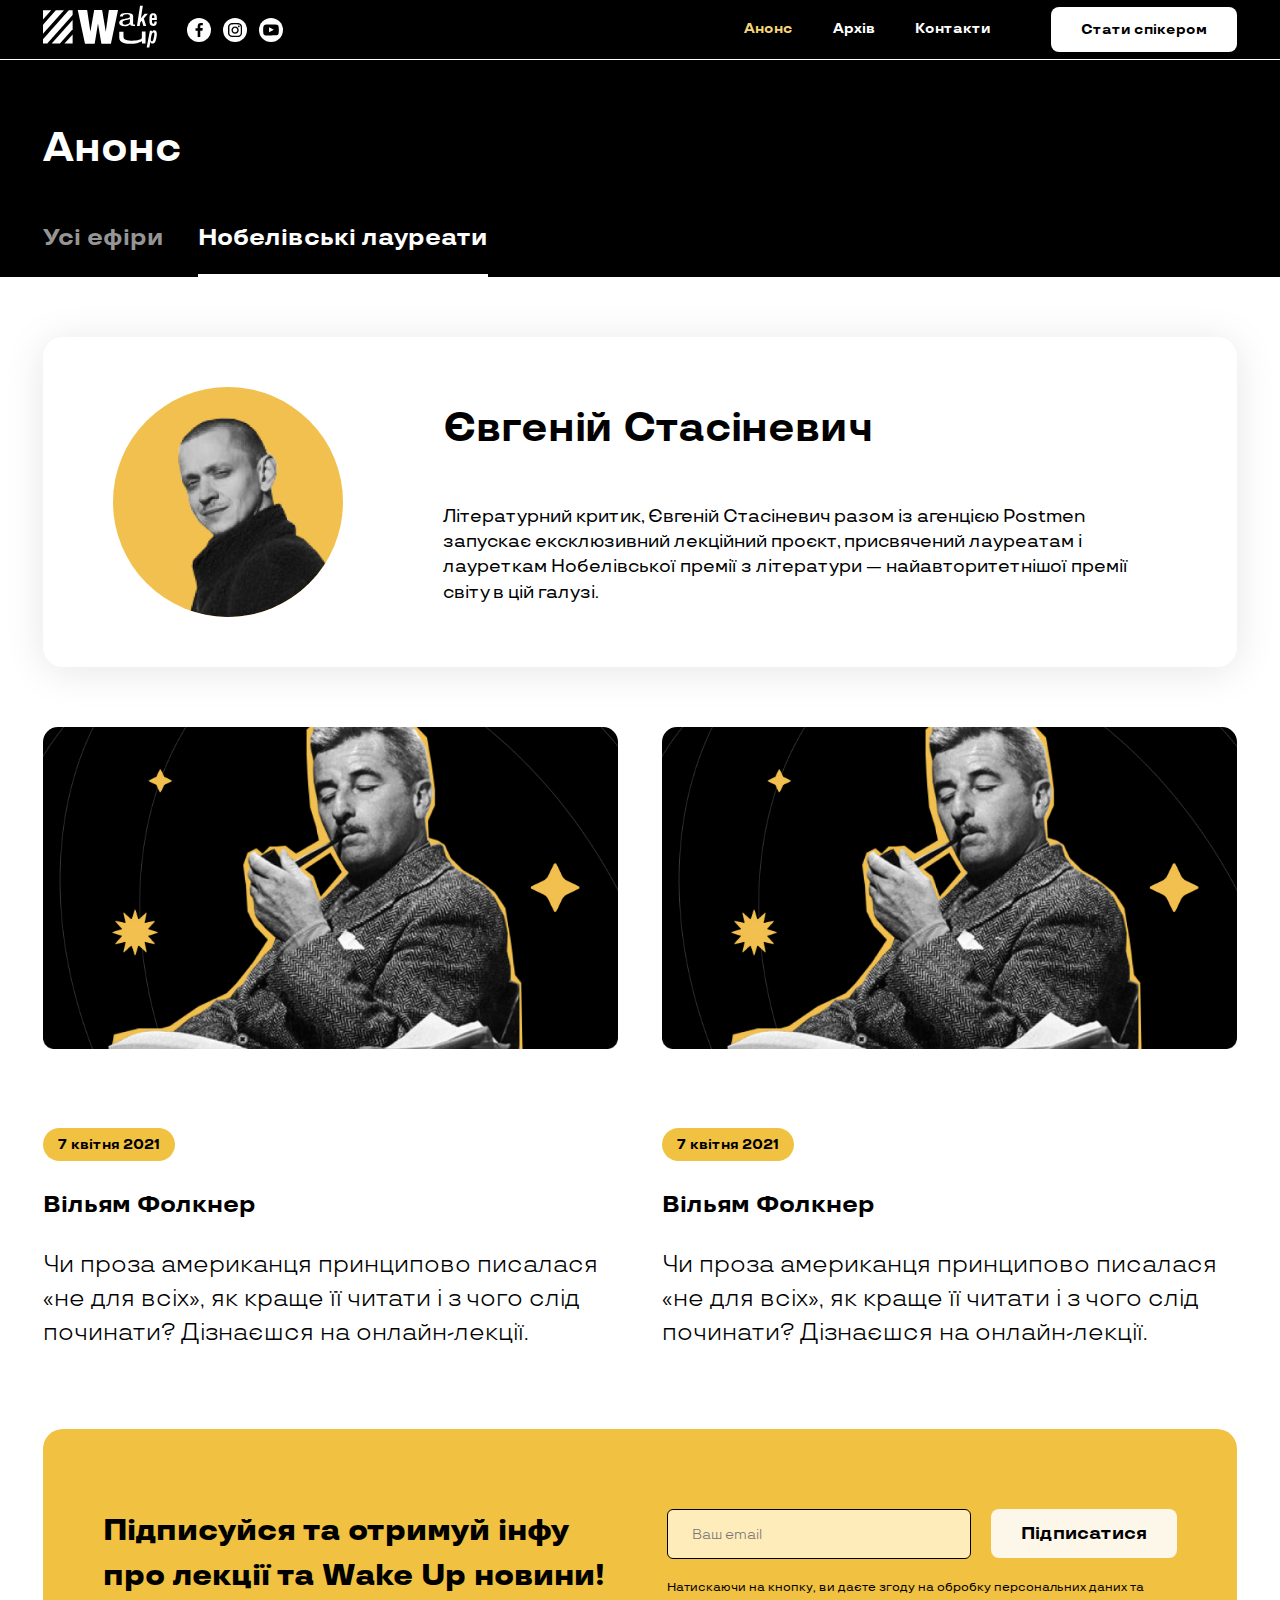
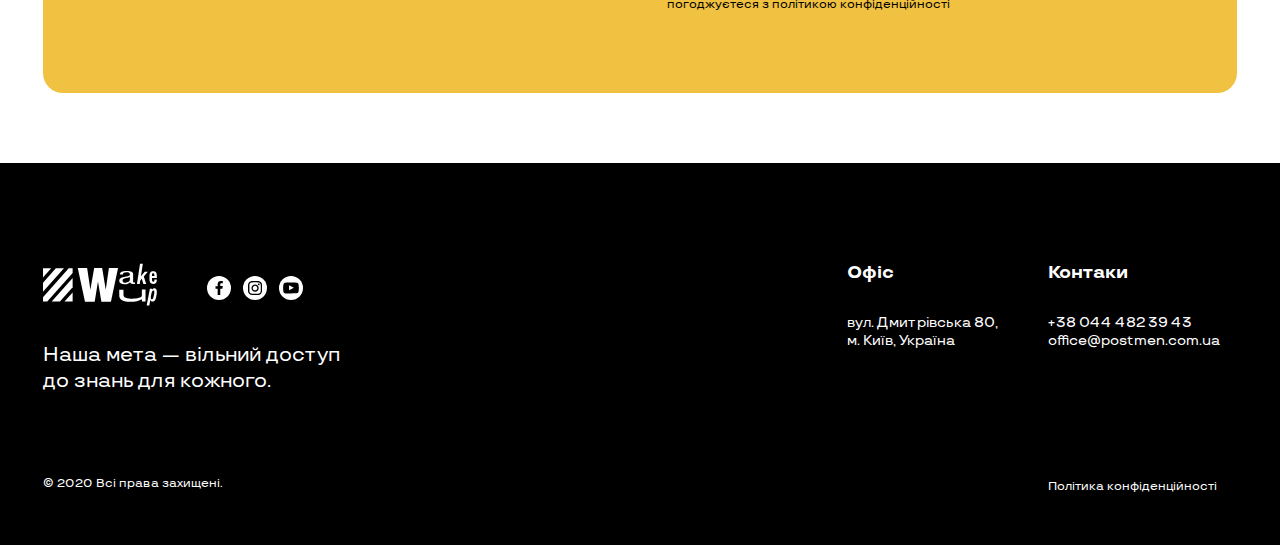
==== commit 54baaa10: "v2" ====
--- a/announcement.html
+++ b/announcement.html
@@ -14,7 +14,7 @@
         <div class="row u-height-100">
             <div class="col-6 d-flex u-height-100 align-items-center">
                 <a href="index.html" class="brand-name">
-                    <img src="images/logo.svg" alt="Logo">
+                    <img src="images/new-logo.svg" alt="Logo">
                 </a>
                 <div class="social d-xl-flex d-none">
                     <a href="" class="social_link">
@@ -48,7 +48,7 @@
                     <span></span>
                 </button>
 
-                <button class="header-button button is-light is-small" type="button">Стати спікером </button>
+                <button class="header-button button is-on-dark-bg is-small" type="button">Стати спікером </button>
             </div>
         </div>
     </div>
@@ -171,7 +171,7 @@
             </div>
             <form class="subscribe-form subscribe-form-step-one is-active" action="">
                 <input class="form-control" type="email" placeholder="Ваш email">
-                <button class="button is-on-dark-bg" type="submit" onclick="subscribeForm()">Підписатися</button>
+                <button class="button is-subscribe" type="submit" onclick="subscribeForm()">Підписатися</button>
                 <p class="subscribe-form_text">Натискаючи на кнопку, ви даєте згоду на обробку персональних даних
                     та погоджуєтеся з політикою конфіденційності</p>
             </form>
@@ -192,9 +192,9 @@
             <div class="col-xl-8 col-lg-6 col-md-4 col-12">
                 <div class="d-flex justify-content-between justify-content-lg-start">
                     <a href="index.html" class="brand-name">
-                        <img src="images/logo.svg" alt="Logo">
-                    </a>
-                    <div class="social d-flex d-md-none d-lg-flex">
+                        <img src="images/new-logo.svg" alt="Logo">
+                    </a>
+                    <div class="social d-flex d-md-none d-lg-flex align-items-center">
                         <a href="" class="social_link">
                             <svg width="8" height="14" viewBox="0 0 8 14" fill="none" xmlns="http://www.w3.org/2000/svg">
                                 <path fill-rule="evenodd" clip-rule="evenodd" d="M6.33481 2.33935H7.81367V0.0717564C7.58064 0.0717564 7.33864 0.0179791 7.09664 5.34113e-05H5.76118C5.08882 -0.00378772 4.43161 0.199636 3.87899 0.582638C3.57296 0.80424 3.31453 1.08501 3.11901 1.40832C2.92348 1.73163 2.79484 2.0909 2.74071 2.46483C2.69017 2.78509 2.6632 3.10862 2.66004 3.43282V5.14472H0.5V7.66328H2.65108V14H5.27719V7.65431H7.41931L7.75093 5.11783H5.25926V3.32527C5.30408 2.58135 5.74326 2.35728 6.33481 2.33935Z" fill="white"/>
--- a/style/styles.css
+++ b/style/styles.css
@@ -9,7 +9,7 @@
   --neutral-color: #2C2C2C;
   --neutral-ligth-color: #959595;
   --accent-color: #F1C141;
-  --neutral-accent-color: #FDF7EA;
+  --neutral-accent-color: #F7D477;
   --transition-all: all 0.4s;
   --breakpoint-container-sm: 100%;
   --breakpoint-container-md: 708px;
@@ -25,7 +25,7 @@
   --font-size-small: 12px;
   --font-size-smalled: 12px;
   --header-height: 40px;
-  --brand-name-width: 122px;
+  --brand-name-width: 74px;
   --brand-name-margin-right: 10px;
   --social_link-size: 24px;
   --container-title-height: 140px;
@@ -44,7 +44,7 @@
     --font-size-small: 14px;
     --font-size-smalled: 12px;
     --header-height: 60px;
-    --brand-name-width: 138px;
+    --brand-name-width: 114px;
     --brand-name-margin-right: 10px;
     --social_link-size: 24px;
     --container-title-height: 190px;
@@ -64,7 +64,7 @@
     --font-size-small: 14px;
     --font-size-smalled: 12px;
     --header-height: 60px;
-    --brand-name-width: 170px;
+    --brand-name-width: 114px;
     --brand-name-margin-right: 10px;
     --social_link-size: 24px;
     --container-title-height: 190px;
@@ -84,7 +84,7 @@
     --font-size-small: 14px;
     --font-size-smalled: 12px;
     --header-height: 60px;
-    --brand-name-width: 170px;
+    --brand-name-width: 114px;
     --brand-name-margin-right: 30px;
     --social_link-size: 24px;
     --container-title-height: 218px;
@@ -103,7 +103,7 @@
     --font-size-small: 16px;
     --font-size-smalled: 14px;
     --header-height: 81px;
-    --brand-name-width: 208px;
+    --brand-name-width: 104px;
     --brand-name-margin-right: 40px;
     --social_link-size: 28px;
     --container-title-height: 283px;
@@ -113,31 +113,27 @@
 }
 
 @font-face {
-  font-family: "Montserrat";
-  src: url("../fonts/Montserrat-Bold.eot");
-  src: local("Montserrat Bold"), local("Montserrat-Bold"), url("../fonts/Montserrat-Bold.eot?#iefix") format("embedded-opentype"), url("../fonts/Montserrat-Bold.woff") format("woff"), url("../fonts/Montserrat-Bold.ttf") format("truetype");
-  font-weight: bold;
-  font-style: normal;
-}
-@font-face {
-  font-family: "Montserrat";
-  src: url("../fonts/Montserrat-Regular.eot");
-  src: local("Montserrat Regular"), local("Montserrat-Regular"), url("../fonts/Montserrat-Regular.eot?#iefix") format("embedded-opentype"), url("../fonts/Montserrat-Regular.woff") format("woff"), url("../fonts/Montserrat-Regular.ttf") format("truetype");
+  font-family: "TT Travels";
+  src: url("../fonts/TTTravels-Regular.ttf");
   font-weight: normal;
   font-style: normal;
 }
 @font-face {
-  font-family: "Montserrat";
-  src: url("../fonts/Montserrat-Medium.eot");
-  src: local("Montserrat Medium"), local("Montserrat-Medium"), url("../fonts/Montserrat-Medium.eot?#iefix") format("embedded-opentype"), url("../fonts/Montserrat-Medium.woff") format("woff"), url("../fonts/Montserrat-Medium.ttf") format("truetype");
+  font-family: "TT Travels";
+  src: url("../fonts/TTTravels-Medium.ttf");
   font-weight: 500;
   font-style: normal;
 }
 @font-face {
-  font-family: "Stinger Wide";
-  src: url("../fonts/StingerWide-Regular.eot");
-  src: local("Stinger Wide"), local("StingerWide-Regular"), url("../fonts/StingerWide-Regular.eot?#iefix") format("embedded-opentype"), url("../fonts/StingerWide-Regular.woff") format("woff"), url("../fonts/StingerWide-Regular.woff2") format("woff2"), url("../fonts/StingerWide-Regular.ttf") format("truetype");
-  font-weight: 400;
+  font-family: "TT Travels";
+  src: url("../fonts/TTTravels-Bold.ttf");
+  font-weight: 700;
+  font-style: normal;
+}
+@font-face {
+  font-family: "TT Travels";
+  src: url("../fonts/TTTravels-ExtraBold.ttf");
+  font-weight: 800;
   font-style: normal;
 }
 *, *::before, *::after {
@@ -151,8 +147,9 @@
 
 body {
   font-size: var(--font-size);
-  font-family: "Montserrat", Source Sans Pro, -apple-system, Segoe UI, Roboto, Helvetica Neue, Arial, sans-serif;
-  background-color: var(--neutral-accent-color);
+  font-family: "TT Travels", Source Sans Pro, -apple-system, Segoe UI, Roboto, Helvetica Neue, Arial, sans-serif;
+  font-weight: 500;
+  background-color: var(--base-color);
   color: var(--primal-color);
   position: relative;
 }
@@ -247,7 +244,7 @@
   width: var(--social_link-size);
   height: var(--social_link-size);
   border-radius: 50%;
-  background-color: var(--neutral-accent-color);
+  background-color: var(--base-color);
   transition: var(--transition-all);
 }
 .social .social_link svg path {
@@ -257,7 +254,7 @@
   margin-left: 12px;
 }
 .social .social_link:hover {
-  background-color: #474747;
+  background-color: var(--neutral-accent-color);
 }
 
 .header-navigation {
@@ -265,7 +262,7 @@
   margin-right: 60px;
 }
 .header-navigation .header-navigation_link {
-  color: var(--neutral-ligth-color);
+  color: var(--base-color);
   font-size: var(--font-size-small);
   font-weight: 700;
   text-decoration: none;
@@ -275,7 +272,7 @@
   margin-left: 40px;
 }
 .header-navigation .header-navigation_link.is-active, .header-navigation .header-navigation_link:hover {
-  color: var(--base-color);
+  color: var(--neutral-accent-color);
 }
 @media (min-width: 1400px) {
   .header-navigation {
@@ -302,7 +299,6 @@
 .container-title .container-title-h1 {
   margin: 0;
   padding-top: 40px;
-  font-family: "Stinger Wide", Roboto, Helvetica Neue, Arial, sans-serif;
 }
 @media (min-width: 768px) {
   .container-title {
@@ -341,15 +337,27 @@
 .button:hover, .button:active {
   background-color: #D8D8D8;
 }
+.button.header-button {
+  width: max-content;
+  padding: 5px 15px;
+}
 @media (min-width: 768px) {
   .button {
     width: max-content;
     font-size: 18px;
     padding: 12px 30px;
   }
+  .button.header-button {
+    width: max-content;
+    padding: 12px 30px;
+  }
 }
 @media (min-width: 992px) {
   .button {
+    padding: 14px 30px;
+  }
+  .button.header-button {
+    width: max-content;
     padding: 14px 30px;
   }
 }
@@ -358,6 +366,10 @@
     font-size: 22px;
     padding: 14px 40px;
   }
+  .button.header-button {
+    width: max-content;
+    padding: 14px 40px;
+  }
 }
 .button.is-grey {
   background: #EAEAEA;
@@ -388,6 +400,13 @@
 }
 .button.is-on-dark-bg:hover, .button.is-on-dark-bg:active {
   background-color: #F2C04E;
+}
+.button.is-subscribe {
+  color: var(--primal-color);
+  background: #FDF7EA;
+}
+.button.is-subscribe:hover, .button.is-subscribe:active {
+  outline: 2px solid var(--primal-color);
 }
 .button.is-small {
   font-size: var(--font-size-small);
@@ -416,6 +435,11 @@
   color: var(--primal-color);
   background-color: var(--accent-color);
 }
+.label.is-white {
+  outline: none;
+  color: var(--primal-color);
+  background-color: var(--base-color);
+}
 @media (min-width: 1400px) {
   .label {
     padding: 10px 20px;
@@ -584,6 +608,9 @@
     height: 62px;
     padding: 15px 28px;
   }
+}
+.form-control:focus {
+  background: var(--base-color);
 }
 
 .footer {
@@ -1015,8 +1042,8 @@
 .slider-archive .slick-prev:hover, .slider-archive .slick-prev:focus,
 .slider-archive .slick-next:hover,
 .slider-archive .slick-next:focus {
-  border-color: var(--primal-color);
-  background: transparent;
+  border-color: transparent;
+  background: var(--neutral-accent-color);
   color: transparent;
 }
 .slider-archive .slick-prev {
@@ -1120,21 +1147,21 @@
 .slider-hero-block .slick-prev:hover, .slider-hero-block .slick-prev:focus,
 .slider-hero-block .slick-next:hover,
 .slider-hero-block .slick-next:focus {
-  border-color: var(--base-color);
+  border-color: var(--primal-color);
   background: transparent;
   color: transparent;
 }
 .slider-hero-block .slick-prev {
-  right: 60px;
+  left: 10px;
 }
 .slider-hero-block .slick-prev:before {
-  content: url("../images/arrow-slider-hero-prev.svg");
+  content: url("../images/arrow-slider-prev.svg");
 }
 .slider-hero-block .slick-next {
-  right: 10px;
+  left: 60px;
 }
 .slider-hero-block .slick-next:before {
-  content: url("../images/arrow-slider-hero-next.svg");
+  content: url("../images/arrow-slider-next.svg");
 }
 @media (min-width: 768px) {
   .slider-hero-block {
@@ -1145,10 +1172,10 @@
     bottom: 80px;
   }
   .slider-hero-block .slick-prev {
-    right: 60px;
+    left: 10px;
   }
   .slider-hero-block .slick-next {
-    right: 10px;
+    left: 60px;
   }
 }
 @media (min-width: 992px) {
@@ -1158,10 +1185,10 @@
     right: unset;
   }
   .slider-hero-block .slick-prev {
-    left: 10px;
+    left: 50px;
   }
   .slider-hero-block .slick-next {
-    left: 60px;
+    left: 110px;
   }
 }
 @media (min-width: 1200px) {
@@ -1172,10 +1199,10 @@
     bottom: 50px;
   }
   .slider-hero-block .slick-prev {
-    left: 10px;
+    left: 50px;
   }
   .slider-hero-block .slick-next {
-    left: 60px;
+    left: 110px;
   }
 }
 @media (min-width: 1400px) {
@@ -1188,10 +1215,10 @@
     bottom: 60px;
   }
   .slider-hero-block .slick-prev {
-    left: 20px;
+    left: calc(10% + 20px);
   }
   .slider-hero-block .slick-next {
-    left: 90px;
+    left: calc(10% + 90px);
   }
 }
 
@@ -1202,6 +1229,7 @@
   height: 100%;
   min-height: calc(100vh - var(--header-height));
   justify-content: space-around;
+  text-decoration: none;
 }
 @media (min-width: 992px) {
   .hero-block-slide {
@@ -1320,7 +1348,6 @@
 }
 .burger-nav .burger-nav-item {
   color: var(--base-color);
-  font-family: "Stinger Wide", Roboto, Helvetica Neue, Arial, sans-serif;
   font-weight: 400;
   text-decoration: none;
   margin: 0 0 20px;
@@ -1363,6 +1390,14 @@
 .header.is-accent .header-navigation_link {
   color: var(--primal-color);
 }
+.header.is-none-border {
+  border: none;
+}
+
+.hero-block-wrapper {
+  background-color: var(--accent-color);
+  margin-top: calc(var(--header-height) - 1px);
+}
 
 .hero-block {
   display: flex;
@@ -1373,11 +1408,13 @@
 
 .hero-block_info {
   display: flex;
-  flex-direction: column;
-  justify-content: center;
   height: 100%;
   margin-top: 15px;
-  padding-bottom: 100px;
+  padding-bottom: 50px;
+  justify-content: flex-start;
+  flex-direction: column;
+  align-content: flex-start;
+  width: 100%;
 }
 @media (min-width: 768px) {
   .hero-block_info {
@@ -1389,6 +1426,8 @@
   .hero-block_info {
     margin-top: 60px;
     padding-bottom: 80px;
+    flex-direction: column;
+    justify-content: center;
   }
 }
 
@@ -1408,34 +1447,84 @@
 }
 
 .hero-block_info_h1 {
-  font-family: "Stinger Wide", Roboto, Helvetica Neue, Arial, sans-serif;
-  margin: 30px 0 20px;
+  margin: 20px 0 10px;
+  font-weight: 800;
+  font-size: 35px;
 }
 @media (min-width: 768px) {
   .hero-block_info_h1 {
     margin: 40px 0 20px;
   }
 }
+@media (min-width: 1200px) {
+  .hero-block_info_h1 {
+    font-size: 80px;
+  }
+}
 @media (min-width: 1400px) {
   .hero-block_info_h1 {
     margin: 60px 0 40px;
+    font-size: 100px;
+  }
+}
+
+.hero-block_info_h2 {
+  font-weight: 800;
+  font-size: 20px;
+  position: absolute;
+  left: 50px;
+  top: 50px;
+}
+@media (min-width: 768px) {
+  .hero-block_info_h2 {
+    font-size: 26px;
+    margin-bottom: 90px;
+  }
+}
+@media (min-width: 992px) {
+  .hero-block_info_h2 {
+    font-size: 40px;
+    margin-bottom: 90px;
+    position: unset;
+  }
+}
+@media (min-width: 1200px) {
+  .hero-block_info_h2 {
+    font-size: 40px;
+    margin-bottom: 68px;
+  }
+}
+@media (min-width: 1400px) {
+  .hero-block_info_h2 {
+    font-size: 60px;
+    margin-bottom: 90px;
   }
 }
 
 .hero-block_info_p {
   font-weight: 500;
-  font-size: var(--h3-font-size);
+  font-size: 14px;
   line-height: 130%;
   margin: 0 0 50px;
 }
-@media (min-width: 992px) {
+@media (min-width: 768px) {
   .hero-block_info_p {
-    margin: 0 0 80px;
-  }
-}
-@media (min-width: 1400px) {
+    font-size: 22px;
+  }
+}
+@media (min-width: 992px) {
   .hero-block_info_p {
-    margin: 0 0 100px;
+    font-size: 22px;
+  }
+}
+@media (min-width: 1200px) {
+  .hero-block_info_p {
+    font-size: 22px;
+  }
+}
+@media (min-width: 1400px) {
+  .hero-block_info_p {
+    font-size: 24px;
   }
 }
 
@@ -1449,9 +1538,143 @@
 .hero-block_img img {
   width: 70%;
 }
+.hero-block_img.is-bottom {
+  align-self: flex-end;
+}
+.hero-block_img.has-capture {
+  position: relative;
+}
 @media (min-width: 992px) {
   .hero-block_img img {
-    width: 100%;
+    height: 100%;
+  }
+}
+
+.slick-slide {
+  position: relative;
+}
+
+.hero-block_capture {
+  position: absolute;
+  right: -19px;
+  bottom: 0;
+  top: 30vh;
+  height: 80px;
+  width: 230px;
+  display: flex;
+  background-color: var(--base-color);
+  border-radius: 20px 0 0 20px;
+  border: 2px solid #000000;
+  padding: 40px;
+  align-items: center;
+}
+.hero-block_capture img {
+  width: 75px;
+}
+@media (min-width: 768px) {
+  .hero-block_capture {
+    padding: 32px 30px;
+    height: 130px;
+    width: 300px;
+  }
+  .hero-block_capture img {
+    width: 102px;
+  }
+}
+@media (min-width: 992px) {
+  .hero-block_capture {
+    padding: 30px 50px;
+    height: 150px;
+    width: 450px;
+    bottom: 10%;
+    top: unset;
+  }
+  .hero-block_capture img {
+    width: 136px;
+  }
+}
+@media (min-width: 1200px) {
+  .hero-block_capture {
+    padding: 30px 50px;
+    height: 150px;
+    width: 450px;
+  }
+  .hero-block_capture img {
+    width: 136px;
+  }
+}
+@media (min-width: 1400px) {
+  .hero-block_capture {
+    padding: 40px;
+    height: 180px;
+    width: 500px;
+  }
+  .hero-block_capture img {
+    width: 160px;
+  }
+}
+
+.hero-block_capture_info {
+  width: fit-content;
+  margin-left: 15px;
+}
+@media (min-width: 992px) {
+  .hero-block_capture_info {
+    margin-left: 20px;
+  }
+}
+
+.hero-block_capture_info_date {
+  font-weight: 800;
+  font-size: 12px;
+  line-height: 1;
+  margin: 0;
+}
+@media (min-width: 768px) {
+  .hero-block_capture_info_date {
+    font-size: 15px;
+  }
+}
+@media (min-width: 992px) {
+  .hero-block_capture_info_date {
+    font-size: 26px;
+  }
+}
+@media (min-width: 1200px) {
+  .hero-block_capture_info_date {
+    font-size: 26px;
+  }
+}
+@media (min-width: 1400px) {
+  .hero-block_capture_info_date {
+    font-size: 32px;
+  }
+}
+
+.hero-block_capture_info_time {
+  font-weight: 800;
+  font-size: 24px;
+  line-height: 1;
+  margin: 0;
+}
+@media (min-width: 768px) {
+  .hero-block_capture_info_time {
+    font-size: 30px;
+  }
+}
+@media (min-width: 992px) {
+  .hero-block_capture_info_time {
+    font-size: 50px;
+  }
+}
+@media (min-width: 1200px) {
+  .hero-block_capture_info_time {
+    font-size: 50px;
+  }
+}
+@media (min-width: 1400px) {
+  .hero-block_capture_info_time {
+    font-size: 63px;
   }
 }
 
@@ -1493,6 +1716,12 @@
 .container-index-about-img img {
   padding: 0 40px;
 }
+.container-index-about-img .container-index-about-img_text {
+  font-style: normal;
+  font-weight: 800;
+  font-size: 22px;
+  text-align: center;
+}
 @media (min-width: 576px) {
   .container-index-about-img img {
     padding: 0 100px;
@@ -1510,23 +1739,33 @@
   .container-index-about-img {
     margin: 0;
   }
+  .container-index-about-img .container-index-about-img_text {
+    font-size: 24px;
+    text-align: left;
+  }
   .container-index-about-img img {
     padding: 0 100px 0 0;
   }
 }
-@media (min-width: 992px) {
+@media (min-width: 1200px) {
+  .container-index-about-img .container-index-about-img_text {
+    font-size: 34px;
+  }
   .container-index-about-img img {
     padding: 0 100px 0 0;
   }
 }
 @media (min-width: 1400px) {
+  .container-index-about-img .container-index-about-img_text {
+    font-size: 42px;
+  }
   .container-index-about-img img {
     padding: 0 150px 0 0;
   }
 }
 
 .title-main {
-  font-family: "Stinger Wide", Roboto, Helvetica Neue, Arial, sans-serif;
+  font-weight: 800;
   margin-bottom: 30px;
 }
 @media (min-width: 1400px) {
@@ -1582,23 +1821,17 @@
   background-color: var(--accent-color);
   gap: 50px;
   margin-top: 100px;
-  background-image: url("../images/bg-subscribe/new-375.png");
-  background-repeat: no-repeat;
-  background-position: right;
-  background-size: contain;
 }
 @media (min-width: 768px) {
   .subscribe-section {
     margin-top: 80px;
     padding: 60px 50px 60px;
-    background-image: url("../images/bg-subscribe/new-768.png");
   }
 }
 @media (min-width: 992px) {
   .subscribe-section {
     margin-top: 120px;
     padding: 80px 380px 80px 60px;
-    background-image: url("../images/bg-subscribe/new-1024.png");
   }
 }
 @media (min-width: 1200px) {
@@ -1607,7 +1840,6 @@
     padding: 80px 60px;
     gap: 50px;
     margin-top: 80px;
-    background-image: url("../images/bg-subscribe/new-1366.png");
   }
 }
 @media (min-width: 1400px) {
@@ -1615,12 +1847,11 @@
     padding: 100px;
     gap: 120px;
     margin-top: 120px;
-    background-image: url("../images/bg-subscribe/new-1920.png");
   }
 }
 
 .subscribe-title {
-  font-family: "Stinger Wide", Roboto, Helvetica Neue, Arial, sans-serif;
+  font-weight: 800;
 }
 
 .subscribe-form {
@@ -1644,6 +1875,9 @@
   background-color: #FFECBB;
   border: 1px solid #000000;
   color: var(--primal-color);
+}
+.subscribe-form .form-control:focus {
+  background: var(--base-color);
 }
 
 .subscribe-form-step-one {
@@ -1685,7 +1919,7 @@
 .subscribe-form-circle-approve {
   width: 54px;
   height: 54px;
-  background: #27B972;
+  background: var(--primal-color);
   border-radius: 50%;
   display: flex;
   align-items: center;
@@ -1980,7 +2214,7 @@
   min-height: 100vh;
   width: 100%;
   margin: 0 auto;
-  background: var(--neutral-accent-color);
+  background: var(--base-color);
   padding: 60px 15px 60px;
   border-radius: 0;
   position: relative;
@@ -2057,7 +2291,7 @@
   font-size: var(--font-size-small);
   line-height: 130%;
   padding: 13px 20px;
-  background: var(--neutral-accent-color);
+  background: var(--base-color);
   border: 1px solid #D5D5D5;
   border-radius: 6px;
 }
@@ -2186,10 +2420,6 @@
   height: 100%;
 }
 
-.u-font-family-stinger {
-  font-family: "Stinger Wide", Roboto, Helvetica Neue, Arial, sans-serif;
-}
-
 .u-h1 {
   font-size: var(--h1-font-size);
   line-height: 150%;
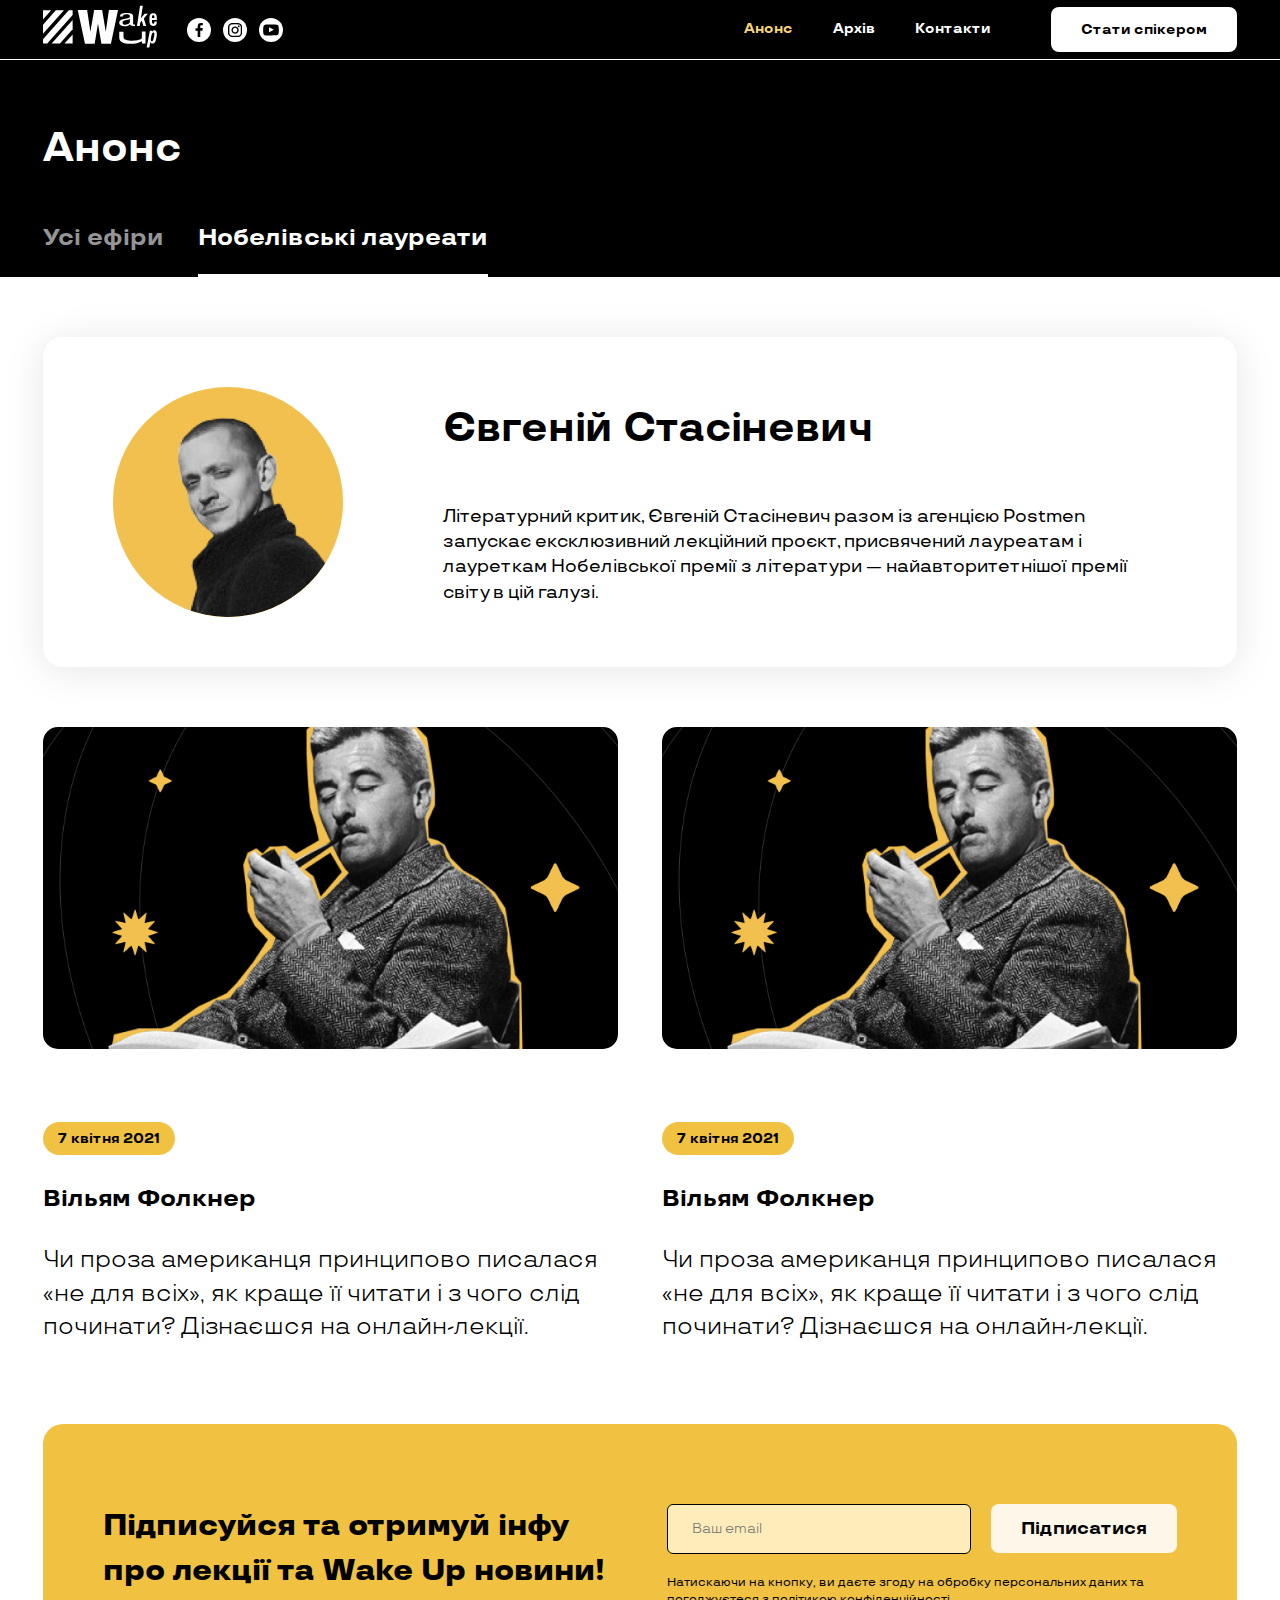
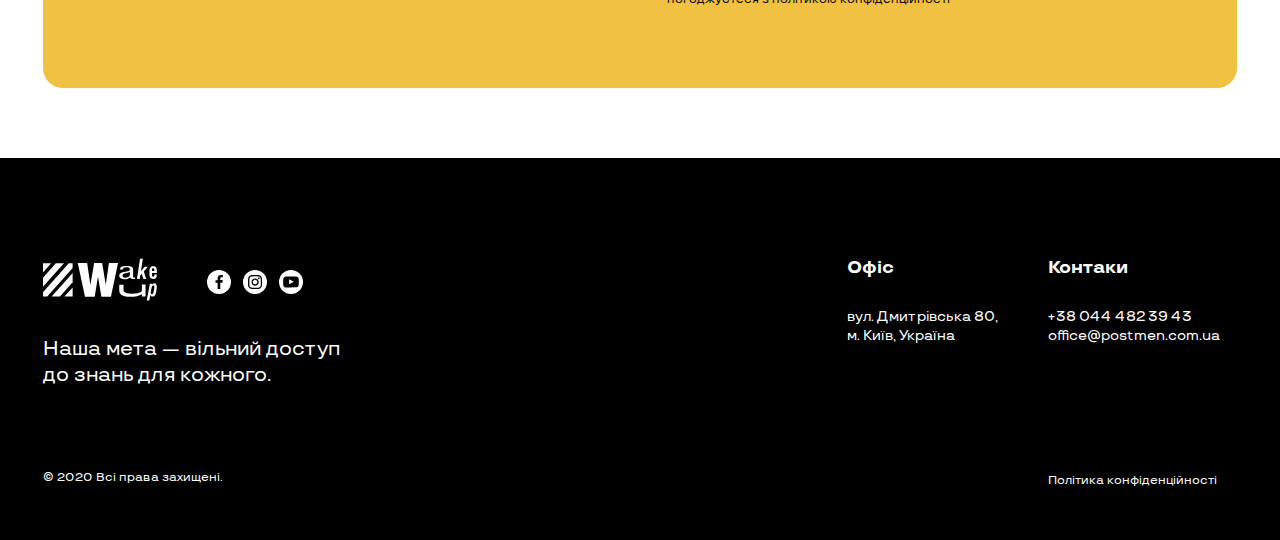
==== commit 245375f3: "new code modal, content style" ====
--- a/announcement.html
+++ b/announcement.html
@@ -88,7 +88,7 @@
             <div class="card-container is-big">
                 <a  href="lecture.html" class="card">
                     <div class="card_image">
-                        <img class="u-img-fluid" src="images/card-img.jpg" alt="card image">
+                        <img class="" src="images/card-img.jpg" alt="card image">
                     </div>
                     <div class="card_time">
                         7 квітня 2021
@@ -100,7 +100,7 @@
 
                 <a href="lecture.html" class="card">
                     <div class="card_image">
-                        <img class="u-img-fluid" src="images/card-img.jpg" alt="card image">
+                        <img class="" src="images/card-img.jpg" alt="card image">
                     </div>
                     <div class="card_time">
                         7 квітня 2021
@@ -130,7 +130,7 @@
             <div class="card-container is-big">
                 <div class="card">
                     <a href="lecture.html" class="card_image">
-                        <img class="u-img-fluid" src="images/card-announcement.jpg" alt="card image">
+                        <img class="" src="images/card-announcement.jpg" alt="card image">
                     </a>
                     <div class="card_label label is-accent">
                         7 квітня 2021
@@ -145,7 +145,7 @@
                 </div>
                 <div class="card">
                     <a href="lecture.html" class="card_image">
-                        <img class="u-img-fluid" src="images/card-announcement.jpg" alt="card image">
+                        <img class="" src="images/card-announcement.jpg" alt="card image">
                     </a>
                     <div class="card_label label is-accent">
                         7 квітня 2021
--- a/style/styles.css
+++ b/style/styles.css
@@ -448,6 +448,7 @@
 
 .card-container {
   max-width: 100%;
+  width: 100%;
   grid-template-columns: repeat(1, 1fr);
   display: grid;
   gap: var(--card-container-gap);
@@ -458,34 +459,34 @@
 }
 @media (min-width: 768px) {
   .card-container {
-    grid-template-columns: repeat(2, 1fr);
+    grid-template-columns: repeat(2, minmax(200px, 1fr));
   }
   .card-container.is-big {
-    grid-template-columns: repeat(2, 1fr);
+    grid-template-columns: repeat(2, minmax(200px, 1fr));
   }
 }
 @media (min-width: 992px) {
   .card-container {
-    grid-template-columns: repeat(2, 1fr);
+    grid-template-columns: repeat(2, minmax(200px, 1fr));
   }
   .card-container.is-big {
-    grid-template-columns: repeat(2, 1fr);
+    grid-template-columns: repeat(2, minmax(200px, 1fr));
   }
 }
 @media (min-width: 1200px) {
   .card-container {
-    grid-template-columns: repeat(3, 1fr);
+    grid-template-columns: repeat(3, minmax(200px, 1fr));
   }
   .card-container.is-big {
-    grid-template-columns: repeat(2, 1fr);
+    grid-template-columns: repeat(2, minmax(200px, 1fr));
   }
 }
 @media (min-width: 1400px) {
   .card-container {
-    grid-template-columns: repeat(3, 1fr);
+    grid-template-columns: repeat(3, minmax(200px, 1fr));
   }
   .card-container.is-big {
-    grid-template-columns: repeat(2, 1fr);
+    grid-template-columns: repeat(2, minmax(200px, 1fr));
   }
 }
 
@@ -496,8 +497,11 @@
   border-radius: 10px;
   overflow: hidden;
   display: block;
+  line-height: 0;
 }
 .card .card_image img {
+  min-width: 100%;
+  object-fit: cover;
   width: 100%;
   transition: var(--transition-all);
 }
@@ -1222,21 +1226,6 @@
   }
 }
 
-.hero-block-slide {
-  display: flex;
-  align-items: center;
-  flex-direction: column-reverse;
-  height: 100%;
-  min-height: calc(100vh - var(--header-height));
-  justify-content: space-around;
-  text-decoration: none;
-}
-@media (min-width: 992px) {
-  .hero-block-slide {
-    flex-direction: row;
-  }
-}
-
 .burger-button {
   display: block;
   position: relative;
@@ -1406,6 +1395,26 @@
   height: 100%;
 }
 
+.hero-block-item {
+  display: flex;
+  align-items: center;
+  flex-direction: column-reverse;
+  height: 100%;
+  min-height: calc(100vh - var(--header-height));
+  justify-content: space-around;
+  text-decoration: none;
+  position: relative;
+}
+@media (min-width: 992px) {
+  .hero-block-item {
+    flex-direction: row;
+  }
+}
+
+.hero-block-item-container {
+  height: 100%;
+}
+
 .hero-block_info {
   display: flex;
   height: 100%;
@@ -1414,7 +1423,6 @@
   justify-content: flex-start;
   flex-direction: column;
   align-content: flex-start;
-  width: 100%;
 }
 @media (min-width: 768px) {
   .hero-block_info {
@@ -1556,7 +1564,7 @@
 
 .hero-block_capture {
   position: absolute;
-  right: -19px;
+  right: 0;
   bottom: 0;
   top: 30vh;
   height: 80px;
@@ -2040,6 +2048,7 @@
   line-height: 0;
   border-radius: 15px;
   margin: 0 0 10px 0;
+  overflow: hidden;
 }
 .lecture-head_image img {
   width: 100%;
@@ -2066,30 +2075,6 @@
 @media (min-width: 1400px) {
   .lecture-info {
     margin: 80px 0 0 0;
-  }
-}
-
-.lecture-info_article {
-  margin-top: 40px;
-  font-size: var(--h5-font-size);
-}
-.lecture-info_article h3 {
-  margin-bottom: 30px;
-}
-.lecture-info_article p {
-  font-size: var(--h5-font-size);
-}
-@media (min-width: 768px) {
-  .lecture-info_article {
-    margin-top: 50px;
-  }
-}
-@media (min-width: 1400px) {
-  .lecture-info_article {
-    margin-top: 80px;
-  }
-  .lecture-info_article h3 {
-    margin-bottom: 35px;
   }
 }
 
@@ -2175,6 +2160,101 @@
 }
 .privacy a {
   color: var(--accent-color);
+}
+
+.lecture-content h1 {
+  font-weight: 800;
+  margin-bottom: 30px;
+  margin-top: 30px;
+  font-size: var(--h1-font-size);
+  line-height: 120%;
+}
+.lecture-content h2 {
+  font-size: var(--h2-font-size);
+  line-height: 120%;
+  margin-bottom: 30px;
+  margin-top: 40px;
+}
+.lecture-content h3 {
+  font-size: var(--h3-font-size);
+  line-height: 120%;
+  margin-bottom: 30px;
+  margin-top: 40px;
+}
+.lecture-content h4 {
+  font-size: var(--h4-font-size);
+  line-height: 120%;
+}
+.lecture-content h5 {
+  font-size: var(--h5-font-size);
+  line-height: 120%;
+}
+.lecture-content p {
+  font-size: var(--h5-font-size);
+}
+.lecture-content ul {
+  padding: 0 0 0 22px;
+}
+.lecture-content ul li {
+  font-size: var(--h5-font-size);
+}
+.lecture-content ul li:before {
+  left: -20px;
+}
+.lecture-content ol {
+  padding: 0 0 0 15px;
+}
+.lecture-content ol li {
+  font-size: var(--h5-font-size);
+  padding-left: 15px;
+}
+.lecture-content ol li::marker {
+  display: inline-block;
+  font-size: 0.99ch;
+}
+.lecture-content ol li + li {
+  margin-top: 15px;
+}
+@media (min-width: 768px) {
+  .lecture-content h1 {
+    margin-top: 60px;
+    margin-bottom: 40px;
+  }
+  .lecture-content h3 {
+    margin-top: 60px;
+    margin-bottom: 30px;
+  }
+  .lecture-content ul {
+    padding: 0 0 0 30px;
+  }
+  .lecture-content ul li {
+    font-size: var(--h5-font-size);
+  }
+  .lecture-content ul li:before {
+    left: -25px;
+  }
+}
+@media (min-width: 1200px) {
+  .lecture-content h1 {
+    margin-top: 50px;
+    margin-bottom: 30px;
+  }
+  .lecture-content ul li {
+    font-size: var(--h5-font-size);
+  }
+  .lecture-content ul li:before {
+    left: -30px;
+  }
+}
+@media (min-width: 1400px) {
+  .lecture-content h1 {
+    margin-top: 80px;
+    margin-bottom: 50px;
+  }
+  .lecture-content h3 {
+    margin-top: 80px;
+    margin-bottom: 40px;
+  }
 }
 
 .modal {
@@ -2339,15 +2419,15 @@
   display: none;
 }
 
-.step-one {
+.step-one, .step-one-2 {
   display: none;
   width: 100%;
 }
-.step-one.is-active {
+.step-one.is-active, .step-one-2.is-active {
   display: block;
 }
 
-.step-two {
+.step-two, .step-two-2 {
   width: 100%;
   display: none;
   justify-content: center;
@@ -2359,14 +2439,14 @@
   text-align: center;
 }
 @media (min-width: 1200px) {
-  .step-two {
+  .step-two, .step-two-2 {
     padding: 90px 0;
   }
 }
-.step-two.is-active {
+.step-two.is-active, .step-two-2.is-active {
   display: flex;
 }
-.step-two p {
+.step-two p, .step-two-2 p {
   margin: 0;
 }
 
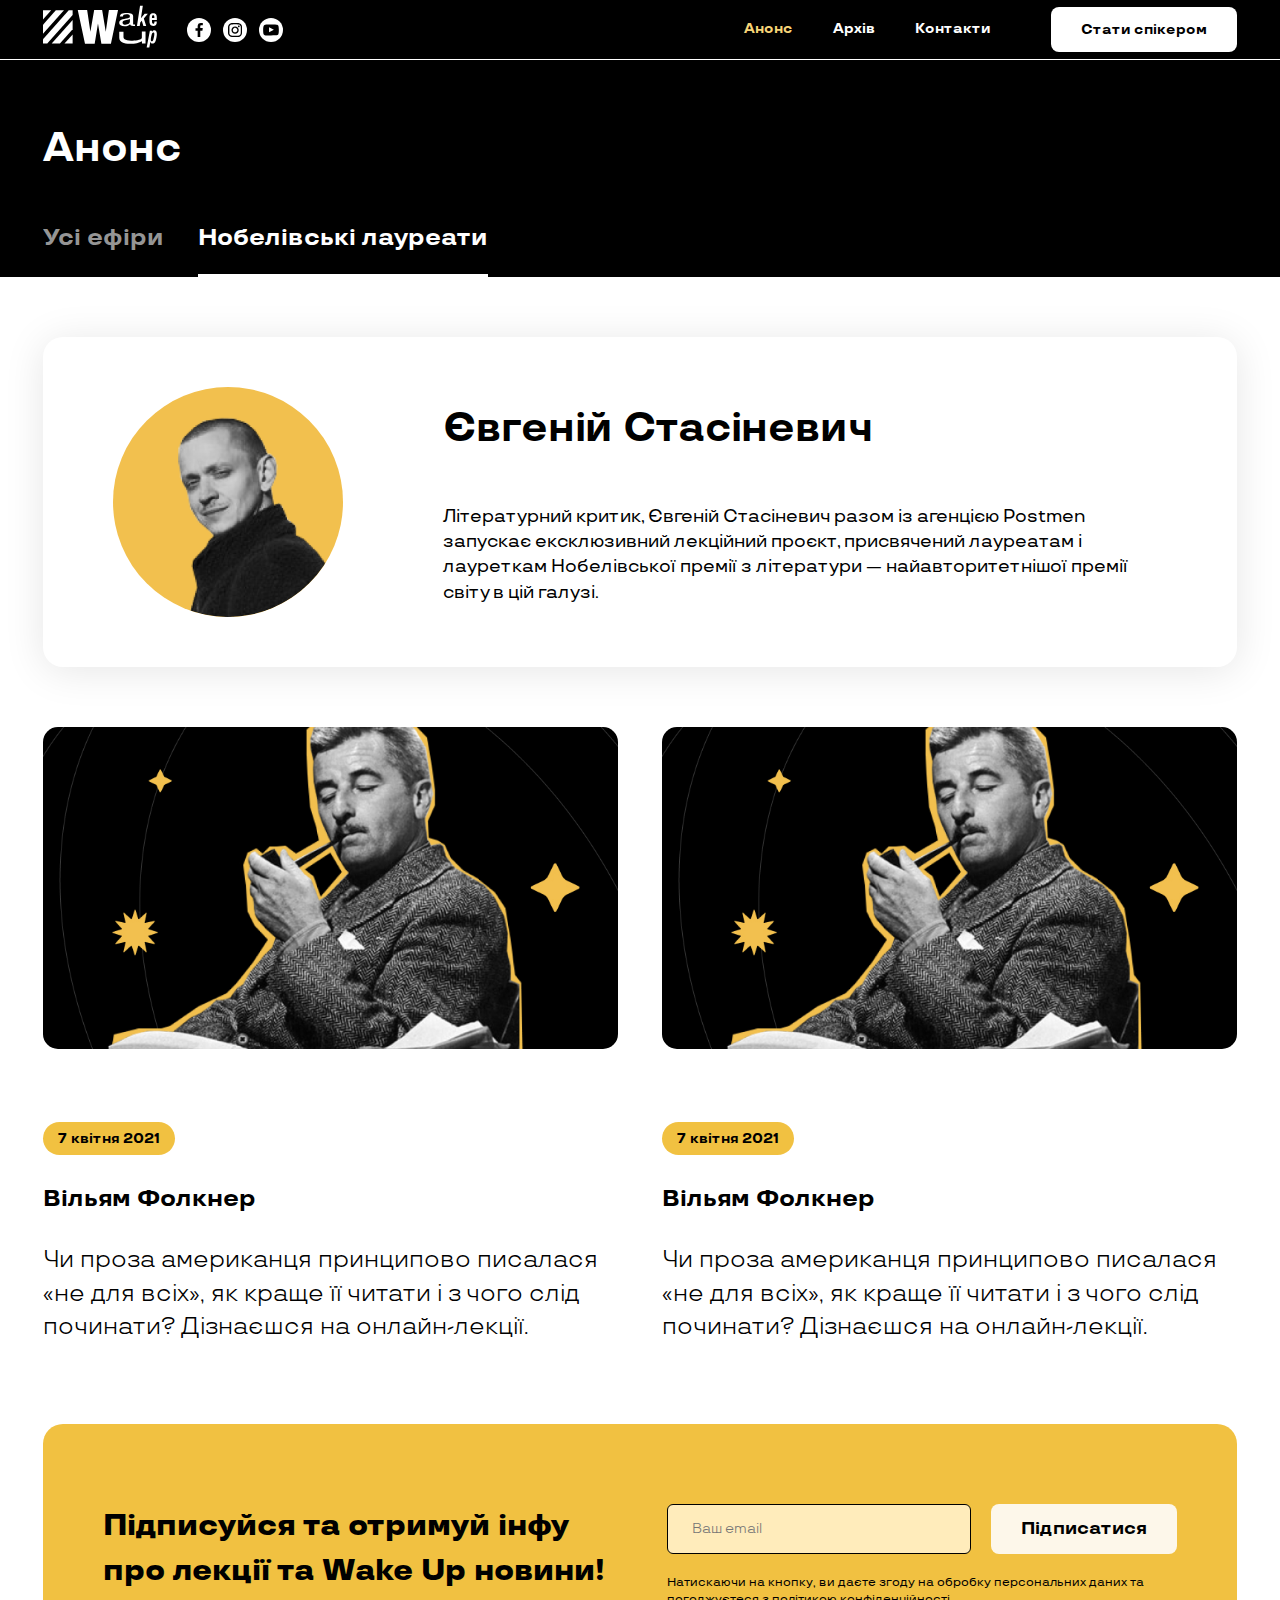
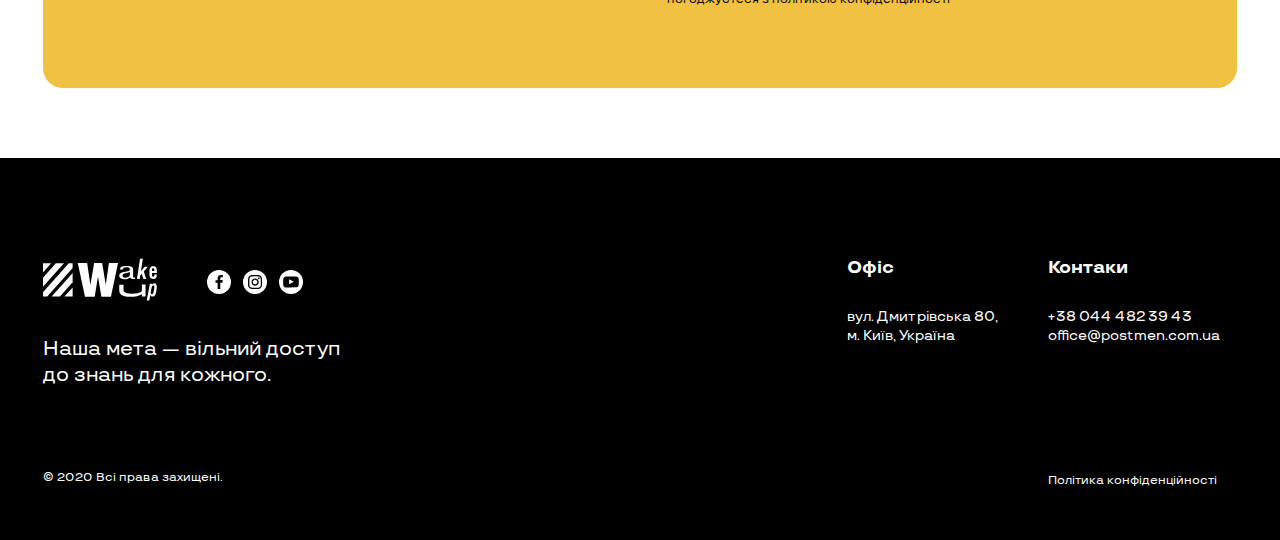
==== commit ba5f4baa: "form control refactoring" ====
--- a/announcement.html
+++ b/announcement.html
@@ -170,7 +170,10 @@
                 Підписуйся та отримуй інфу про лекції та Wake Up новини!
             </div>
             <form class="subscribe-form subscribe-form-step-one is-active" action="">
-                <input class="form-control" type="email" placeholder="Ваш email">
+                <div class="form-control is-subscribe">
+                    <input class="form-control_input" type="email" placeholder="Ваш email">
+                    <span class="error">This is not valid</span>
+                </div>
                 <button class="button is-subscribe" type="submit" onclick="subscribeForm()">Підписатися</button>
                 <p class="subscribe-form_text">Натискаючи на кнопку, ви даєте згоду на обробку персональних даних
                     та погоджуєтеся з політикою конфіденційності</p>
@@ -262,11 +265,26 @@
         <div class="step-one is-active">
             <h2 class="u-h2 title-main u-text-center">Стати спікером</h2>
             <form action="" class="modal-form">
-                <input type="text" placeholder="Ім’я" class="modal-form-control">
-                <input type="tel" placeholder="Телефон" class="modal-form-control">
-                <input type="text" placeholder="Запропонуй тему" class="modal-form-control col-all">
-                <input type="text" placeholder="Чому ця тема важлива" class="modal-form-control col-all">
-                <textarea name="" id="" cols="30" rows="3" placeholder="Ща саме ти розкажеш" class="modal-form-control col-all"></textarea>
+                <div class="modal-form-control">
+                    <input type="text" placeholder="Ім’я" class="modal-form-control_input">
+                    <span class="error">This is not valid</span>
+                </div>
+                <div class="modal-form-control">
+                    <input type="tel" placeholder="Телефон" class="modal-form-control_input">
+                    <span class="error">This is not valid</span>
+                </div>
+                <div class="modal-form-control col-all">
+                    <input type="text" placeholder="Запропонуй тему" class="modal-form-control_input">
+                    <span class="error">This is not valid</span>
+                </div>
+                <div class="modal-form-control col-all">
+                    <input type="text" placeholder="Чому ця тема важлива" class="modal-form-control_input">
+                    <span class="error">This is not valid</span>
+                </div>
+                <div class="modal-form-control col-all">
+                    <textarea name="" id="" cols="30" rows="3" placeholder="Ща саме ти розкажеш" class="modal-form-control_input col-all"></textarea>
+                    <span class="error">This is not valid</span>
+                </div>
                 <div class="modal-button-container u-text-center col-all">
                     <button class="modal-button button" onclick="stepForm()">Відправити</button>
                 </div>
--- a/style/styles.css
+++ b/style/styles.css
@@ -10,6 +10,7 @@
   --neutral-ligth-color: #959595;
   --accent-color: #F1C141;
   --neutral-accent-color: #F7D477;
+  --error-color: #DF0000;
   --transition-all: all 0.4s;
   --breakpoint-container-sm: 100%;
   --breakpoint-container-md: 708px;
@@ -225,6 +226,100 @@
   }
 }
 
+.form-control.is-subscribe {
+  width: auto;
+}
+.form-control.is-subscribe .form-control_input {
+  width: 100%;
+  background-color: #FFECBB;
+  border: 1px solid #000000;
+  color: var(--primal-color);
+}
+.form-control.is-subscribe .form-control_input:focus {
+  background: var(--base-color);
+}
+.form-control.has-error .form-control_input {
+  border-color: var(--error-color);
+  color: var(--error-color);
+}
+.form-control.has-error .form-control_input::placeholder {
+  color: var(--error-color);
+}
+.form-control.has-error .error {
+  display: block;
+}
+
+.form-control_input {
+  color: var(--base-color);
+  width: 100%;
+  height: 43px;
+  background: #2C2C2C;
+  border-radius: 6px;
+  font-weight: 400;
+  font-size: var(--font-size-small);
+  border: none;
+  padding: 13px 20px;
+}
+@media (min-width: 768px) {
+  .form-control_input {
+    height: 50px;
+    padding: 9px 24px;
+  }
+}
+@media (min-width: 1400px) {
+  .form-control_input {
+    height: 62px;
+    padding: 15px 28px;
+  }
+}
+.form-control_input:focus {
+  background: var(--base-color);
+}
+
+.modal-form-control {
+  display: flex;
+  flex-direction: column;
+}
+.modal-form-control.has-error .modal-form-control_input {
+  border-color: var(--error-color);
+  color: var(--error-color);
+}
+.modal-form-control.has-error .modal-form-control_input::placeholder {
+  color: var(--error-color);
+}
+.modal-form-control.has-error .error {
+  display: block;
+}
+
+.modal-form-control_input {
+  width: 100%;
+  font-weight: 400;
+  font-size: var(--font-size-small);
+  line-height: 130%;
+  padding: 13px 20px;
+  background: var(--base-color);
+  border: 1px solid #D5D5D5;
+  border-radius: 6px;
+}
+@media (min-width: 768px) {
+  .modal-form-control_input {
+    padding: 9px 24px;
+  }
+}
+@media (min-width: 1400px) {
+  .modal-form-control_input {
+    line-height: 32px;
+    padding: 15px 28px;
+  }
+}
+
+.error {
+  font-size: var(--font-size-smalled);
+  color: var(--error-color);
+  display: none;
+  margin-top: 10px;
+}
+
 .brand-name {
   width: var(--brand-name-width);
   margin-right: var(--brand-name-margin-right);
@@ -404,9 +499,20 @@
 .button.is-subscribe {
   color: var(--primal-color);
   background: #FDF7EA;
+  height: 43px;
 }
 .button.is-subscribe:hover, .button.is-subscribe:active {
   outline: 2px solid var(--primal-color);
+}
+@media (min-width: 768px) {
+  .button.is-subscribe {
+    height: 50px;
+  }
+}
+@media (min-width: 1400px) {
+  .button.is-subscribe {
+    height: 62px;
+  }
 }
 .button.is-small {
   font-size: var(--font-size-small);
@@ -588,33 +694,6 @@
     font-size: 24px;
     margin-top: 30px;
   }
-}
-
-.form-control {
-  color: var(--base-color);
-  width: 100%;
-  height: 43px;
-  background: #2C2C2C;
-  border-radius: 6px;
-  font-weight: 400;
-  font-size: var(--font-size-small);
-  border: none;
-  padding: 13px 20px;
-}
-@media (min-width: 768px) {
-  .form-control {
-    height: 50px;
-    padding: 9px 24px;
-  }
-}
-@media (min-width: 1400px) {
-  .form-control {
-    height: 62px;
-    padding: 15px 28px;
-  }
-}
-.form-control:focus {
-  background: var(--base-color);
 }
 
 .footer {
@@ -1878,15 +1957,6 @@
     min-width: 625px;
   }
 }
-.subscribe-form .form-control {
-  width: auto;
-  background-color: #FFECBB;
-  border: 1px solid #000000;
-  color: var(--primal-color);
-}
-.subscribe-form .form-control:focus {
-  background: var(--base-color);
-}
 
 .subscribe-form-step-one {
   display: none;
@@ -2355,35 +2425,49 @@
     grid-template-columns: 1fr 1fr;
   }
 }
-
+.modal-form.is-processing::before {
+  content: "";
+  position: absolute;
+  top: 0;
+  left: 0;
+  bottom: 0;
+  right: 0;
+  background-color: rgba(68, 68, 68, 0.15);
+}
+.modal-form.is-processing::after {
+  content: "";
+  position: absolute;
+  top: 50%;
+  left: 50%;
+  margin-top: -30px;
+  margin-left: -30px;
+  width: 50px;
+  height: 50px;
+  border-radius: 50px;
+  border: 5px solid #ffffff;
+  border-top-color: #000000;
+  animation: loading 2s linear infinite;
+}
+.modal-form.is-processing .modal-button {
+  pointer-events: none;
+  background-color: #D8D8D8;
+  opacity: 0.7;
+}
+
+@keyframes loading {
+  0% {
+    transform: rotate(0deg);
+  }
+  100% {
+    transform: rotate(360deg);
+  }
+}
 .col-all {
   grid-column: 1/2;
 }
 @media (min-width: 768px) {
   .col-all {
     grid-column: 1/3;
-  }
-}
-
-.modal-form-control {
-  width: 100%;
-  font-weight: 400;
-  font-size: var(--font-size-small);
-  line-height: 130%;
-  padding: 13px 20px;
-  background: var(--base-color);
-  border: 1px solid #D5D5D5;
-  border-radius: 6px;
-}
-@media (min-width: 768px) {
-  .modal-form-control {
-    padding: 9px 24px;
-  }
-}
-@media (min-width: 1400px) {
-  .modal-form-control {
-    line-height: 32px;
-    padding: 15px 28px;
   }
 }
 
